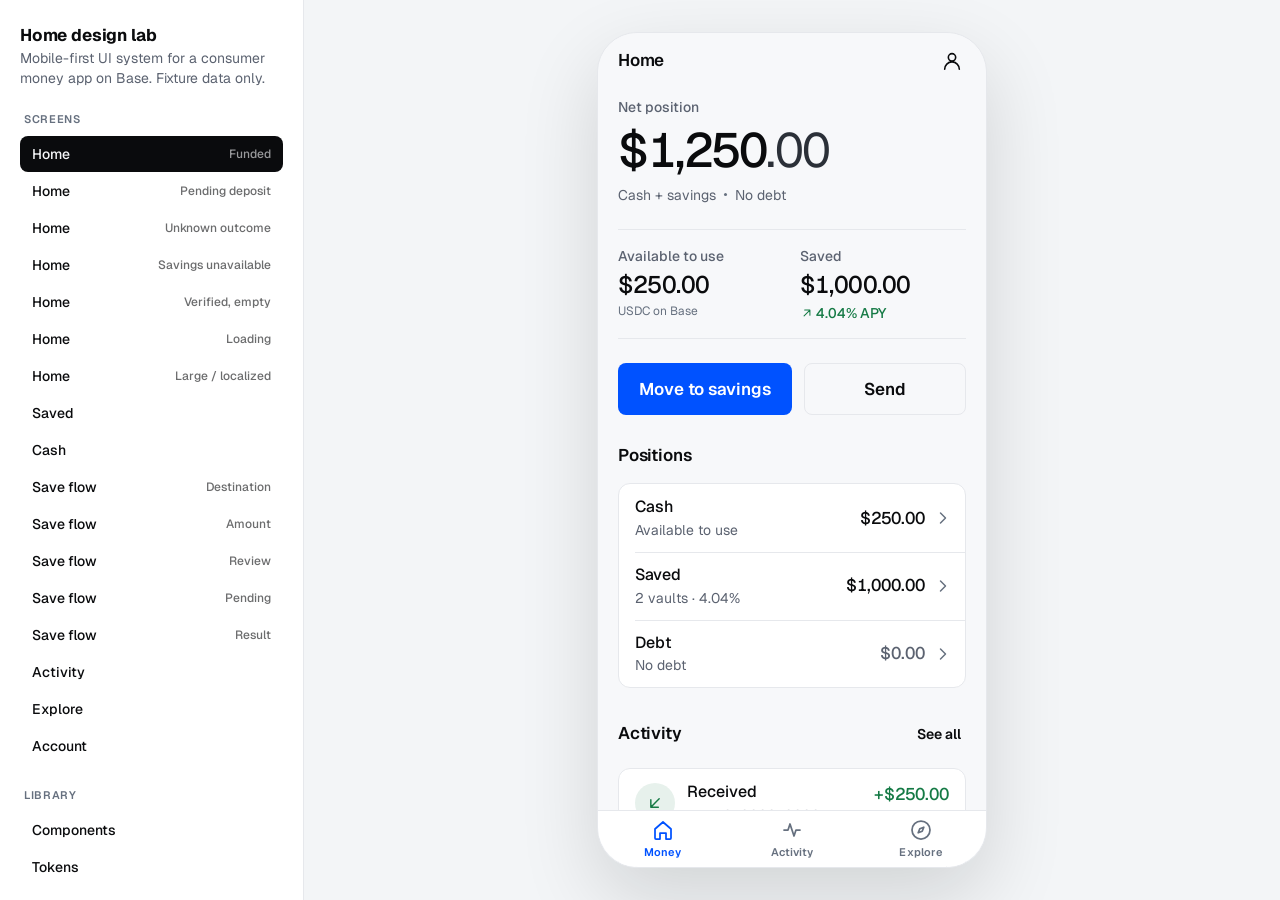
==== home/index.html @ e4374646 "Home design lab: mobile UI system, screens, skills, and workflow comparison Co-Authored-By: Claude F" ====
<!doctype html>
<html lang="en">
<head>
<meta charset="utf-8">
<meta name="viewport" content="width=device-width, initial-scale=1, viewport-fit=cover">
<title>Home Design Lab</title>
<meta name="description" content="Mobile-first UI system and screens for a consumer money app on Base. Hand-designed on top of jessepollak/home Direction 1.">
<link rel="preconnect" href="https://fonts.googleapis.com">
<link rel="preconnect" href="https://fonts.gstatic.com" crossorigin>
<link rel="stylesheet" href="https://fonts.googleapis.com/css2?family=Geist:wght@400;500;600;700&family=Geist+Mono:wght@400;500&display=swap">
<link rel="stylesheet" href="tokens.css">
<link rel="stylesheet" href="system.css">
<link rel="stylesheet" href="lab.css">
<style>
  :root { --h-safe-bottom: env(safe-area-inset-bottom, 0px); }
  #screen { display: contents; }
</style>
</head>
<body>
<div class="lab">
  <aside class="lab-side" id="side" aria-label="Design lab"></aside>
  <main class="lab-stage">
    <div class="lab-frame">
      <div class="lab-bar" id="lab-bar">
        <span class="lab-bar-name" id="lab-bar-name">Home design lab</span>
        <button type="button" data-action="lab-menu">Screens<span aria-hidden="true">▾</span></button>
      </div>
      <div class="h-app" id="app">
        <div id="screen"></div>
        <div id="tabbar" hidden></div>
        <div class="h-sheet-root" id="sheet-root"></div>
        <div class="h-toast-root" id="toast-root"></div>
      </div>
    </div>
  </main>
</div>
<script type="module" src="lab.js"></script>
</body>
</html>
---- home/tokens.css ----
/* ==========================================================================
   Home UI foundation — tokens
   Extends jessepollak/home Direction 1 (locked 2026-09-08). Values that
   already exist upstream keep their upstream hex. Everything else is new.

   Naming: --h-<role>. Semantic first (ink, canvas, panel), never raw hue names,
   so a screen never knows whether it is in light or dark.
   ========================================================================== */

:root {
  color-scheme: light;

  /* Ground and ink — upstream values */
  --h-canvas:        #f7f8fa;   /* page behind panels */
  --h-panel:         #ffffff;   /* white panels on canvas */
  --h-ink:           #0a0b0d;   /* near-ink, never pure black */
  --h-muted:         #5b6270;   /* secondary copy */
  --h-hairline:      #e6e8ec;   /* 1px rules */

  /* New neutrals, cool-biased toward Base blue so greys read chosen */
  --h-ink-soft:      #2b3038;   /* headings that should not shout */
  --h-quiet:         #66707f;   /* tertiary: timestamps, helper. 4.7:1 on canvas */
  --h-well:          #eef0f3;   /* inset surface: numpad keys, chips, skeleton */
  --h-well-press:    #e2e5ea;   /* the same, pressed */
  --h-scrim:         rgba(10, 11, 13, 0.44);
  --h-outline-fill:  transparent;              /* outline buttons get a body in dark */

  /* Accent — the single primary action colour. Nothing else is blue. */
  --h-blue:          #0052ff;
  --h-blue-press:    #0046d9;
  --h-blue-ink:      #ffffff;
  --h-blue-tint:     rgba(0, 82, 255, 0.08);   /* selected rows, chart fill only */

  /* Semantic. Separate from accent; never decorative. */
  --h-gain:          #157a45;   /* percent up, confirmed */
  --h-gain-tint:     rgba(21, 122, 69, 0.10);
  --h-loss:          #c2313d;   /* percent down, failed */
  --h-loss-tint:     rgba(194, 49, 61, 0.10);
  --h-attention:     #9a5b00;   /* pending, needs attention */
  --h-attention-tint:rgba(154, 91, 0, 0.10);

  /* Focus ring — ink, not blue, so it stays legible on the blue button */
  --h-focus:         var(--h-ink);

  /* Type */
  --h-font:          "Geist", -apple-system, BlinkMacSystemFont, "Segoe UI", Roboto, "Helvetica Neue", Arial, sans-serif;
  --h-font-mono:     "Geist Mono", ui-monospace, "SF Mono", Menlo, Consolas, monospace;

  /* Type ramp (size / line-height / tracking). rem so Dynamic Type scales it. */
  --h-t-balance:     3rem;      --h-l-balance:  1.08;   --h-k-balance:  -0.03em;
  --h-t-balance-lg:  2.125rem;  --h-l-balance-lg: 1.15; /* long or localized amounts */
  --h-t-title-lg:    1.75rem;   --h-l-title-lg: 1.2;    --h-k-title-lg: -0.02em;
  --h-t-title:       1.25rem;   --h-l-title:    1.3;    --h-k-title:    -0.015em;
  --h-t-headline:    1.0625rem; --h-l-headline: 1.4;    --h-k-headline: -0.01em;
  --h-t-body:        1rem;      --h-l-body:     1.5;
  --h-t-secondary:   0.875rem;  --h-l-secondary:1.43;
  --h-t-caption:     0.75rem;   --h-l-caption:  1.33;
  --h-t-label:       0.6875rem; --h-l-label:    1.45;   --h-k-label:    0.06em;
  --h-t-amount:      1.0625rem; /* row amounts, tabular */
  --h-t-amount-lg:   1.5rem;    /* peer amounts under the balance */

  /* Space — 4pt scale */
  --h-s-1: 0.25rem;  --h-s-2: 0.5rem;   --h-s-3: 0.75rem;  --h-s-4: 1rem;
  --h-s-5: 1.25rem;  --h-s-6: 1.5rem;   --h-s-8: 2rem;     --h-s-10: 2.5rem;
  --h-s-12: 3rem;
  --h-gutter: 1.25rem;          /* screen side gutter, 20px */

  /* Shape — upstream 8 / 12, plus a sheet radius */
  --h-r-control: 8px;
  --h-r-panel:   12px;
  --h-r-sheet:   20px;
  --h-r-pill:    999px;

  /* Hit targets — HIG minimum 44, comfortable 48, primary 52 */
  --h-hit:        2.75rem;
  --h-hit-lg:     3rem;
  --h-hit-cta:    3.25rem;
  --h-row:        3.5rem;       /* list row minimum, 56 */
  --h-tabbar:     3.5rem;

  /* Motion — upstream limits: tab ≤180, chip ≤120, press 100–160 */
  --h-ease:        cubic-bezier(0.2, 0, 0, 1);     /* out, optical */
  --h-ease-in:     cubic-bezier(0.4, 0, 1, 1);
  --h-d-press:     120ms;
  --h-d-chip:      120ms;
  --h-d-tab:       160ms;
  --h-d-sheet:     220ms;
  --h-d-fade:      140ms;

  /* Only elevation in the system: the sheet over its scrim. Panels get none. */
  --h-shadow-sheet: 0 -1px 0 var(--h-hairline);
}

@media (prefers-color-scheme: dark) {
  :root:not([data-theme="light"]) {
    color-scheme: dark;
    --h-canvas:        #0b0c0f;
    --h-panel:         #1a1d23;
    --h-ink:           #f2f4f7;
    --h-muted:         #9aa3b2;
    --h-hairline:      #2f343c;
    --h-ink-soft:      #d6dae1;
    --h-quiet:         #828b99;
    --h-well:          #1d2026;
    --h-well-press:    #272b32;
    --h-scrim:         rgba(0, 0, 0, 0.6);
    --h-outline-fill:  var(--h-well);
    --h-blue:          #2f6bff;   /* lifted for contrast on dark ground */
    --h-blue-press:    #4a7dff;
    --h-blue-ink:      #ffffff;
    --h-blue-tint:     rgba(47, 107, 255, 0.16);
    --h-gain:          #3fbf7a;
    --h-gain-tint:     rgba(63, 191, 122, 0.14);
    --h-loss:          #ff6b74;
    --h-loss-tint:     rgba(255, 107, 116, 0.14);
    --h-attention:     #e8a23c;
    --h-attention-tint:rgba(232, 162, 60, 0.14);
    --h-focus:         var(--h-ink);
  }
}

:root[data-theme="dark"] {
  color-scheme: dark;
  --h-canvas:        #0b0c0f;
  --h-panel:         #1a1d23;
  --h-ink:           #f2f4f7;
  --h-muted:         #9aa3b2;
  --h-hairline:      #2f343c;
  --h-ink-soft:      #d6dae1;
  --h-quiet:         #828b99;
  --h-well:          #1d2026;
  --h-well-press:    #272b32;
  --h-scrim:         rgba(0, 0, 0, 0.6);
  --h-outline-fill:  var(--h-well);
  --h-blue:          #2f6bff;
  --h-blue-press:    #4a7dff;
  --h-blue-ink:      #ffffff;
  --h-blue-tint:     rgba(47, 107, 255, 0.16);
  --h-gain:          #3fbf7a;
  --h-gain-tint:     rgba(63, 191, 122, 0.14);
  --h-loss:          #ff6b74;
  --h-loss-tint:     rgba(255, 107, 116, 0.14);
  --h-attention:     #e8a23c;
  --h-attention-tint:rgba(232, 162, 60, 0.14);
  --h-focus:         var(--h-ink);
}

/* Reduced motion: spatial motion off, short opacity kept where it explains state. */
@media (prefers-reduced-motion: reduce) {
  :root {
    --h-d-press: 0ms;
    --h-d-chip:  0ms;
    --h-d-tab:   0ms;
    --h-d-sheet: 0ms;
  }
}
:root[data-motion="reduce"] {
  --h-d-press: 0ms;
  --h-d-chip:  0ms;
  --h-d-tab:   0ms;
  --h-d-sheet: 0ms;
}
---- home/system.css ----
/* ==========================================================================
   Home UI system — components
   Every class is `h-<component>`; variants and states are data attributes so
   they port cleanly to shadcn `variant` props and to `data-slot` / `data-part`
   selectors upstream. No hex here: everything reads a token from tokens.css.
   ========================================================================== */

*, *::before, *::after { box-sizing: border-box; }

/* ---------- Shell ------------------------------------------------------- */

.h-app {
  position: relative;
  display: flex;
  flex-direction: column;
  height: 100%;
  overflow: hidden;
  background: var(--h-canvas);
  color: var(--h-ink);
  font-family: var(--h-font);
  font-size: var(--h-t-body);
  line-height: var(--h-l-body);
  -webkit-font-smoothing: antialiased;
  text-rendering: optimizeLegibility;
  font-feature-settings: "ss01", "cv11";
}
.h-app :focus-visible {
  outline: 2px solid var(--h-focus);
  outline-offset: 2px;
  border-radius: var(--h-r-control);
}
/* :where() keeps these resets at zero specificity so component classes win. */
:where(.h-app) button, :where(.h-app) input {
  font: inherit;
  color: inherit;
  letter-spacing: inherit;
}
:where(.h-app) button { cursor: pointer; }
:where(.h-app) a { color: inherit; }
:where(.h-app) h1, :where(.h-app) h2, :where(.h-app) h3, :where(.h-app) p, :where(.h-app) ul, :where(.h-app) ol { margin: 0; }
:where(.h-app) ul, :where(.h-app) ol { padding: 0; list-style: none; }
:where(.h-app) svg { display: block; flex: none; }
.h-app [hidden] { display: none !important; }

/* Numbers: aligned everywhere they can line up */
.h-num { font-variant-numeric: tabular-nums lining-nums; }
.h-mono { font-family: var(--h-font-mono); font-size: 0.9em; }

/* ---------- Top bar ----------------------------------------------------- */

.h-topbar {
  display: grid;
  grid-template-columns: var(--h-hit) 1fr var(--h-hit);
  align-items: center;
  min-height: 3.5rem;
  padding-inline: calc(var(--h-gutter) - 0.5rem);
  flex: none;
}
.h-topbar-title {
  grid-column: 2;
  text-align: center;
  font-size: var(--h-t-headline);
  line-height: var(--h-l-headline);
  letter-spacing: var(--h-k-headline);
  font-weight: 600;
}
.h-topbar-lead  { grid-column: 1; }
.h-topbar-trail { grid-column: 3; justify-self: end; }

/* Large-title root screens (HIG): the bar carries only actions, the title
   sits in the scroll area so it can breathe. */
.h-large-title {
  font-size: var(--h-t-title-lg);
  line-height: var(--h-l-title-lg);
  letter-spacing: var(--h-k-title-lg);
  font-weight: 600;
  text-wrap: balance;
}
/* Large-title row: title left, the screen's one icon action right, on the same baseline. */
.h-title-row {
  display: flex; align-items: center; justify-content: space-between; gap: var(--h-s-3);
  padding-block: var(--h-s-2) var(--h-s-2);
  margin-inline-end: calc(var(--h-s-2) * -1);
}

/* ---------- Scroll view ------------------------------------------------- */

.h-view {
  flex: 1 1 auto;
  min-height: 0;
  overflow-y: auto;
  overscroll-behavior: contain;
  -webkit-overflow-scrolling: touch;
  padding-inline: var(--h-gutter);
  padding-bottom: calc(var(--h-tabbar) + var(--h-s-8));
  scroll-behavior: auto;
}
.h-view[data-tabbar="none"] { padding-bottom: var(--h-s-8); }
.h-stack { display: flex; flex-direction: column; gap: var(--h-s-6); }
.h-stack[data-gap="tight"] { gap: var(--h-s-3); }
.h-stack[data-gap="loose"] { gap: var(--h-s-8); }

/* ---------- Type roles -------------------------------------------------- */

.h-label {
  font-size: var(--h-t-secondary);
  line-height: var(--h-l-secondary);
  color: var(--h-muted);
  font-weight: 500;
}
.h-caption {
  font-size: var(--h-t-caption);
  line-height: var(--h-l-caption);
  color: var(--h-quiet);
}
.h-eyebrow {
  font-size: var(--h-t-label);
  line-height: var(--h-l-label);
  letter-spacing: var(--h-k-label);
  text-transform: uppercase;
  color: var(--h-quiet);
  font-weight: 600;
}
.h-title {
  font-size: var(--h-t-title);
  line-height: var(--h-l-title);
  letter-spacing: var(--h-k-title);
  font-weight: 600;
  text-wrap: balance;
}
.h-headline {
  font-size: var(--h-t-headline);
  line-height: var(--h-l-headline);
  letter-spacing: var(--h-k-headline);
  font-weight: 600;
}
.h-body { font-size: var(--h-t-body); line-height: var(--h-l-body); }
.h-secondary {
  font-size: var(--h-t-secondary);
  line-height: var(--h-l-secondary);
  color: var(--h-muted);
}
.h-muted { color: var(--h-muted); }
.h-quiet { color: var(--h-quiet); }
.h-gain  { color: var(--h-gain); }
.h-loss  { color: var(--h-loss); }
.h-attention { color: var(--h-attention); }

/* ---------- Balance hero ------------------------------------------------ */

.h-hero {
  padding-block: var(--h-s-2) 0;
  display: flex;
  flex-direction: column;
  gap: var(--h-s-2);
}
.h-hero-amount {
  font-size: var(--h-t-balance);
  line-height: var(--h-l-balance);
  letter-spacing: var(--h-k-balance);
  font-weight: 500;
  font-variant-numeric: tabular-nums lining-nums;
  overflow-wrap: anywhere;
}
.h-hero-amount[data-size="long"] {
  font-size: var(--h-t-balance-lg);
  line-height: var(--h-l-balance-lg);
  letter-spacing: -0.02em;
}
.h-hero-amount .h-cents { font-weight: 400; color: var(--h-ink-soft); }
.h-hero-meta {
  display: flex;
  align-items: center;
  gap: var(--h-s-2);
  flex-wrap: wrap;
  font-size: var(--h-t-secondary);
  line-height: var(--h-l-secondary);
  color: var(--h-muted);
}
.h-hero-meta .h-dot {
  width: 3px; height: 3px; border-radius: 50%;
  background: var(--h-quiet);
}

/* Peers: the two figures that explain the balance */
.h-peers {
  display: grid;
  grid-template-columns: 1fr 1fr;
  gap: var(--h-s-4);
  padding-block: var(--h-s-4);
  border-top: 1px solid var(--h-hairline);
  border-bottom: 1px solid var(--h-hairline);
}
.h-peer { display: flex; flex-direction: column; gap: var(--h-s-1); min-width: 0; }
.h-peer-amount {
  font-size: var(--h-t-amount-lg);
  line-height: 1.25;
  letter-spacing: -0.02em;
  font-weight: 500;
  font-variant-numeric: tabular-nums lining-nums;
  overflow-wrap: anywhere;
}
.h-peer-amount[data-size="long"] { font-size: var(--h-t-headline); }
.h-peer-meta {
  font-size: var(--h-t-caption);
  line-height: var(--h-l-caption);
  color: var(--h-quiet);
  display: flex; gap: var(--h-s-1); align-items: center;
}

/* ---------- Buttons ----------------------------------------------------- */

.h-btn {
  --btn-h: var(--h-hit-lg);
  --btn-bg: var(--h-well);
  --btn-bg-press: var(--h-well-press);
  --btn-ink: var(--h-ink);
  --btn-border: transparent;
  display: inline-flex;
  align-items: center;
  justify-content: center;
  gap: var(--h-s-2);
  min-height: var(--btn-h);
  padding-inline: var(--h-s-5);
  border: 1px solid var(--btn-border);
  border-radius: var(--h-r-control);
  background: var(--btn-bg);
  color: var(--btn-ink);
  font-size: var(--h-t-body);
  font-weight: 600;
  letter-spacing: -0.005em;
  line-height: 1.2;
  white-space: nowrap;
  user-select: none;
  -webkit-tap-highlight-color: transparent;
  transition: background-color var(--h-d-press) var(--h-ease),
              transform var(--h-d-press) var(--h-ease),
              opacity var(--h-d-fade) var(--h-ease);
}
.h-btn:active { background: var(--btn-bg-press); transform: scale(0.985); }
.h-btn[data-variant="primary"] {
  --btn-bg: var(--h-blue);
  --btn-bg-press: var(--h-blue-press);
  --btn-ink: var(--h-blue-ink);
}
.h-btn[data-variant="outline"] {
  --btn-bg: var(--h-outline-fill);
  --btn-bg-press: var(--h-well);
  --btn-border: var(--h-hairline);
}
.h-btn[data-variant="quiet"] {
  --btn-bg: transparent;
  --btn-bg-press: var(--h-well);
}
.h-btn[data-variant="destructive"] {
  --btn-bg: var(--h-loss-tint);
  --btn-bg-press: var(--h-loss-tint);
  --btn-ink: var(--h-loss);
}
.h-btn[data-variant="inverse"] {
  --btn-bg: var(--h-ink);
  --btn-bg-press: var(--h-ink-soft);
  --btn-ink: var(--h-canvas);
}
.h-btn[data-size="cta"]   { --btn-h: var(--h-hit-cta); font-size: var(--h-t-headline); }
.h-btn[data-size="sm"]    { --btn-h: var(--h-hit); padding-inline: var(--h-s-3); font-size: var(--h-t-secondary); } /* 44 tall: the hit target is the size */
.h-btn[data-size="inline"]{ --btn-h: 1.75rem; padding-inline: var(--h-s-2); font-size: var(--h-t-secondary); border-radius: 6px; }
.h-btn[data-block] { width: 100%; }
.h-btn[disabled], .h-btn[aria-disabled="true"] { opacity: 0.4; pointer-events: none; }
.h-btn[data-loading] { position: relative; color: transparent; pointer-events: none; }
.h-btn[data-loading]::after {
  content: ""; position: absolute; inset: 0; margin: auto;
  width: 1.125rem; height: 1.125rem; border-radius: 50%;
  border: 2px solid color-mix(in srgb, var(--btn-ink) 30%, transparent);
  border-top-color: var(--btn-ink);
  animation: h-spin 0.8s linear infinite;
}
@keyframes h-spin { to { transform: rotate(360deg); } }

.h-btn-row { display: grid; grid-auto-flow: column; grid-auto-columns: 1fr; gap: var(--h-s-3); }
.h-btn-stack { display: flex; flex-direction: column; gap: var(--h-s-3); }

.h-iconbtn {
  display: inline-grid; place-items: center;
  width: var(--h-hit); height: var(--h-hit);
  border: 0; border-radius: 50%;
  background: transparent; color: var(--h-ink);
  -webkit-tap-highlight-color: transparent;
  transition: background-color var(--h-d-press) var(--h-ease);
}
.h-iconbtn:active { background: var(--h-well); }
.h-iconbtn[data-tone="muted"] { color: var(--h-muted); }
.h-iconbtn[data-surface="well"] { background: var(--h-well); }
.h-iconbtn[data-surface="well"]:active { background: var(--h-well-press); }

/* ---------- Chips and segmented control -------------------------------- */

.h-chips { display: flex; gap: var(--h-s-2); flex-wrap: wrap; }
.h-chip {
  display: inline-flex; align-items: center; gap: var(--h-s-1);
  min-height: 2.25rem; padding-inline: var(--h-s-4);
  border: 1px solid transparent; border-radius: var(--h-r-pill);
  background: var(--h-well); color: var(--h-ink);
  font-size: var(--h-t-secondary); font-weight: 500;
  font-variant-numeric: tabular-nums;
  -webkit-tap-highlight-color: transparent;
  transition: background-color var(--h-d-chip) var(--h-ease), color var(--h-d-chip) var(--h-ease);
}
.h-chip:active { background: var(--h-well-press); }
.h-chip[aria-pressed="true"], .h-chip[data-selected] { background: var(--h-ink); color: var(--h-canvas); }

.h-seg {
  display: grid; grid-auto-flow: column; grid-auto-columns: 1fr;
  padding: 3px; gap: 2px;
  background: var(--h-well); border-radius: var(--h-r-control);
}
.h-seg > button {
  min-height: 2.25rem; border: 0; border-radius: 6px;
  background: transparent; color: var(--h-muted);
  font-size: var(--h-t-secondary); font-weight: 600;
  transition: background-color var(--h-d-tab) var(--h-ease), color var(--h-d-tab) var(--h-ease);
}
.h-seg > button[aria-selected="true"] {
  background: var(--h-panel); color: var(--h-ink);
  box-shadow: 0 0 0 1px var(--h-hairline);
}

/* ---------- Status pill and delta -------------------------------------- */

.h-pill {
  display: inline-flex; align-items: center; gap: 0.375rem;
  min-height: 1.5rem; padding-inline: var(--h-s-2);
  border-radius: var(--h-r-pill);
  font-size: var(--h-t-caption); font-weight: 600; line-height: 1;
  background: var(--h-well); color: var(--h-muted);
}
.h-pill::before { content: ""; width: 6px; height: 6px; border-radius: 50%; background: currentColor; }
.h-pill[data-tone="gain"]      { background: var(--h-gain-tint); color: var(--h-gain); }
.h-pill[data-tone="loss"]      { background: var(--h-loss-tint); color: var(--h-loss); }
.h-pill[data-tone="attention"] { background: var(--h-attention-tint); color: var(--h-attention); }
.h-pill[data-dot="none"]::before { display: none; }

.h-delta {
  display: inline-flex; align-items: center; gap: 2px;
  font-size: var(--h-t-secondary); font-weight: 500;
  font-variant-numeric: tabular-nums;
}
.h-delta[data-dir="up"]   { color: var(--h-gain); }
.h-delta[data-dir="down"] { color: var(--h-loss); }
.h-delta[data-dir="flat"] { color: var(--h-quiet); }

/* ---------- Panels and section heads ----------------------------------- */

.h-panel {
  background: var(--h-panel);
  border: 1px solid var(--h-hairline);
  border-radius: var(--h-r-panel);
}
.h-panel[data-inset] { padding: var(--h-s-4); }
.h-panel[data-tone="attention"] { border-color: color-mix(in srgb, var(--h-attention) 35%, var(--h-hairline)); }
.h-panel[data-tone="loss"]      { border-color: color-mix(in srgb, var(--h-loss) 35%, var(--h-hairline)); }

.h-section-head {
  display: flex; align-items: center; justify-content: space-between; gap: var(--h-s-3);
  padding-bottom: var(--h-s-3);
  min-height: var(--h-hit);
}
.h-section-head .h-btn { margin-inline-end: calc(var(--h-s-2) * -1); }

/* ---------- Rows (list items) ------------------------------------------ */

.h-rows { display: flex; flex-direction: column; }
.h-rows > * + * { border-top: 1px solid var(--h-hairline); }
.h-panel > .h-rows > * + *,
.h-rows[data-inset="media"] > * + * {
  border-top: 0;
  position: relative;
}
.h-panel > .h-rows > * + *::before,
.h-rows[data-inset="media"] > * + *::before {
  content: ""; position: absolute; top: 0; right: 0;
  left: calc(var(--h-s-4) + 2.5rem + var(--h-s-3));
  border-top: 1px solid var(--h-hairline);
}
.h-panel > .h-rows[data-media="none"] > * + *::before { left: var(--h-s-4); }

.h-row {
  display: grid;
  grid-template-columns: auto 1fr auto;
  align-items: center;
  gap: var(--h-s-3);
  width: 100%;
  min-height: var(--h-row);
  padding-block: var(--h-s-3);
  padding-inline: 0;
  border: 0; background: transparent; text-align: left;
  color: inherit;
  -webkit-tap-highlight-color: transparent;
  transition: background-color var(--h-d-press) var(--h-ease);
}
.h-panel > .h-rows > .h-row { padding-inline: var(--h-s-4); }
.h-panel > .h-rows > .h-row:first-child { border-radius: var(--h-r-panel) var(--h-r-panel) 0 0; }
.h-panel > .h-rows > .h-row:last-child  { border-radius: 0 0 var(--h-r-panel) var(--h-r-panel); }
.h-panel > .h-rows > .h-row:only-child  { border-radius: var(--h-r-panel); }
button.h-row:active, a.h-row:active { background: var(--h-well); }
.h-row[data-media="none"] { grid-template-columns: 1fr auto; }
.h-panel > .h-rows[data-media="none"] > * + *::before { left: var(--h-s-4); }

.h-row-media {
  display: grid; place-items: center;
  width: 2.5rem; height: 2.5rem; border-radius: 50%;
  background: var(--h-well); color: var(--h-muted);
  font-weight: 600; font-size: var(--h-t-secondary);
}
.h-row-media[data-size="sm"] { width: 2rem; height: 2rem; }
.h-row-media[data-tone="gain"]      { background: var(--h-gain-tint); color: var(--h-gain); }
.h-row-media[data-tone="loss"]      { background: var(--h-loss-tint); color: var(--h-loss); }
.h-row-media[data-tone="attention"] { background: var(--h-attention-tint); color: var(--h-attention); }
.h-row-media[data-tone="ink"]       { background: var(--h-ink); color: var(--h-canvas); }
.h-row-media[data-shape="square"]   { border-radius: var(--h-r-control); }

.h-row-body { min-width: 0; display: flex; flex-direction: column; gap: 2px; }
.h-row-title {
  font-size: var(--h-t-body); font-weight: 500; line-height: 1.35;
  color: var(--h-ink);
  overflow: hidden; text-overflow: ellipsis; white-space: nowrap;
}
.h-row-title[data-lines="2"] {
  white-space: normal; display: -webkit-box; -webkit-line-clamp: 2; -webkit-box-orient: vertical;
}
.h-row-desc {
  font-size: var(--h-t-secondary); line-height: var(--h-l-secondary);
  color: var(--h-muted);
  overflow: hidden; display: -webkit-box; -webkit-line-clamp: 2; -webkit-box-orient: vertical;
  overflow-wrap: anywhere;
}
.h-row-trail {
  display: flex; align-items: center; gap: var(--h-s-2);
  text-align: right;
}
.h-row-amount {
  display: flex; flex-direction: column; align-items: flex-end; gap: 2px;
  font-size: var(--h-t-amount); font-weight: 500; line-height: 1.35;
  font-variant-numeric: tabular-nums lining-nums;
  max-width: 16ch; overflow-wrap: anywhere;
}
.h-row-amount small {
  font-size: var(--h-t-caption); line-height: var(--h-l-caption); font-weight: 400;
  color: var(--h-quiet);
}
.h-row-amount[data-tone="gain"] > span:first-child { color: var(--h-gain); }
.h-row-amount[data-tone="muted"] > span:first-child { color: var(--h-muted); }
.h-row-chevron { color: var(--h-quiet); margin-inline-end: calc(var(--h-s-1) * -1); }

/* ---------- Facts (label / value pairs) -------------------------------- */

.h-facts { display: flex; flex-direction: column; }
.h-facts > * + * { border-top: 1px solid var(--h-hairline); }
.h-fact {
  display: flex; justify-content: space-between; align-items: baseline; gap: var(--h-s-4);
  min-height: 2.75rem; padding-block: var(--h-s-3);
}
.h-fact dt { color: var(--h-muted); font-size: var(--h-t-secondary); flex: none; }
.h-fact dd {
  margin: 0; text-align: right; font-weight: 500;
  font-variant-numeric: tabular-nums lining-nums;
  overflow-wrap: anywhere; min-width: 0;
}
.h-fact[data-emphasis] dd { font-size: var(--h-t-headline); }
.h-fact dd .h-caption { display: block; font-weight: 400; }

/* ---------- Banner (one pending or attention notice) ------------------- */

.h-banner {
  display: grid; grid-template-columns: auto 1fr auto; align-items: center; gap: var(--h-s-3);
  padding: var(--h-s-3) var(--h-s-4);
}
.h-banner-body { min-width: 0; display: flex; flex-direction: column; gap: 1px; }
.h-banner-title { font-size: var(--h-t-secondary); font-weight: 600; }
.h-banner-desc { font-size: var(--h-t-secondary); color: var(--h-muted); }

/* ---------- Skeleton ---------------------------------------------------- */

.h-skeleton {
  display: block; background: var(--h-well); border-radius: 6px;
  height: 1em; width: 8ch;
  animation: h-pulse 1.6s var(--h-ease) infinite;
}
.h-skeleton[data-shape="circle"] { border-radius: 50%; width: 2.5rem; height: 2.5rem; }
@keyframes h-pulse { 0%, 100% { opacity: 1; } 50% { opacity: 0.55; } }
@media (prefers-reduced-motion: reduce) { .h-skeleton { animation: none; } }
:root[data-motion="reduce"] .h-skeleton { animation: none; }

/* ---------- Empty state ------------------------------------------------- */

.h-empty {
  display: flex; flex-direction: column; align-items: center; text-align: center;
  gap: var(--h-s-3); padding: var(--h-s-8) var(--h-s-4);
}
.h-empty-mark {
  display: grid; place-items: center;
  width: 3.5rem; height: 3.5rem; border-radius: 50%;
  background: var(--h-well); color: var(--h-muted);
}
.h-empty p { color: var(--h-muted); max-width: 28ch; text-wrap: pretty; }

/* ---------- Tab bar ----------------------------------------------------- */

.h-tabbar {
  position: absolute; left: 0; right: 0; bottom: 0;
  display: grid; grid-auto-flow: column; grid-auto-columns: 1fr;
  min-height: var(--h-tabbar);
  padding-bottom: var(--h-safe-bottom, 0px);
  background: var(--h-panel);
  border-top: 1px solid var(--h-hairline);
}
.h-tab {
  display: flex; flex-direction: column; align-items: center; justify-content: center; gap: 2px;
  min-height: var(--h-tabbar);
  border: 0; background: transparent;
  color: var(--h-quiet);
  font-size: var(--h-t-label); font-weight: 600; letter-spacing: 0.01em;
  -webkit-tap-highlight-color: transparent;
  transition: color var(--h-d-tab) var(--h-ease);
}
.h-tab[aria-current="page"] { color: var(--h-blue); }
.h-tab:active { color: var(--h-ink); }

/* ---------- Sheet ------------------------------------------------------- */

.h-sheet-root { position: absolute; inset: 0; z-index: 30; pointer-events: none; }
.h-sheet-root[data-open] { pointer-events: auto; }
.h-scrim {
  position: absolute; inset: 0; background: var(--h-scrim);
  opacity: 0; transition: opacity var(--h-d-sheet) var(--h-ease);
}
.h-sheet-root[data-open] .h-scrim { opacity: 1; }
.h-sheet {
  position: absolute; left: 0; right: 0; bottom: 0;
  max-height: calc(100% - var(--h-s-12));
  display: flex; flex-direction: column;
  background: var(--h-panel);
  border-radius: var(--h-r-sheet) var(--h-r-sheet) 0 0;
  box-shadow: var(--h-shadow-sheet);
  padding-bottom: var(--h-safe-bottom, 0px);
  transform: translateY(100%);
  transition: transform var(--h-d-sheet) var(--h-ease);
  will-change: transform;
}
.h-sheet-root[data-open] .h-sheet { transform: translateY(0); }
@media (prefers-reduced-motion: reduce) {
  .h-sheet { transform: none; opacity: 0; transition: opacity var(--h-d-fade) var(--h-ease); }
  .h-sheet-root[data-open] .h-sheet { opacity: 1; }
}
:root[data-motion="reduce"] .h-sheet { transform: none; opacity: 0; transition: opacity var(--h-d-fade) var(--h-ease); }
:root[data-motion="reduce"] .h-sheet-root[data-open] .h-sheet { opacity: 1; }
.h-grabber {
  width: 2.25rem; height: 5px; border-radius: 3px;
  background: var(--h-hairline); margin: var(--h-s-2) auto 0;
}
.h-sheet-head { padding: var(--h-s-3) var(--h-gutter) var(--h-s-2); display: flex; flex-direction: column; gap: var(--h-s-1); }
.h-sheet-body { padding: var(--h-s-2) var(--h-gutter) var(--h-s-4); overflow-y: auto; min-height: 0; }
.h-sheet-foot { padding: var(--h-s-2) var(--h-gutter) var(--h-s-4); display: flex; flex-direction: column; gap: var(--h-s-3); }

/* ---------- Toast ------------------------------------------------------- */

.h-toast-root {
  position: absolute; left: var(--h-gutter); right: var(--h-gutter);
  bottom: calc(var(--h-tabbar) + var(--h-s-4) + var(--h-safe-bottom, 0px));
  z-index: 40; display: flex; justify-content: center; pointer-events: none;
}
.h-toast {
  pointer-events: auto;
  display: inline-flex; align-items: center; gap: var(--h-s-2);
  padding: var(--h-s-3) var(--h-s-4);
  background: var(--h-ink); color: var(--h-canvas);
  border-radius: var(--h-r-control);
  font-size: var(--h-t-secondary); font-weight: 500;
  opacity: 0; transition: opacity var(--h-d-fade) var(--h-ease);
}
.h-toast[data-visible] { opacity: 1; }

/* ---------- Amount entry and numpad ------------------------------------ */

.h-amount-entry {
  display: flex; flex-direction: column; align-items: center; gap: var(--h-s-2);
  padding-block: var(--h-s-6) var(--h-s-4);
  text-align: center;
}
.h-amount-display {
  font-size: var(--h-t-balance); line-height: var(--h-l-balance); letter-spacing: var(--h-k-balance);
  font-weight: 500; font-variant-numeric: tabular-nums lining-nums;
  min-height: calc(var(--h-t-balance) * var(--h-l-balance));
  overflow-wrap: anywhere;
}
.h-amount-display[data-empty] { color: var(--h-quiet); }
.h-amount-display[data-size="long"] { font-size: var(--h-t-balance-lg); }
.h-amount-display[data-invalid] { color: var(--h-loss); }
.h-amount-help { font-size: var(--h-t-secondary); color: var(--h-muted); min-height: 1.5em; }
.h-amount-help[data-invalid] { color: var(--h-loss); }

.h-numpad {
  display: grid; grid-template-columns: repeat(3, 1fr); gap: var(--h-s-1);
  padding-block: var(--h-s-2);
}
.h-key {
  min-height: 3.5rem; border: 0; border-radius: var(--h-r-control);
  background: transparent; color: var(--h-ink);
  font-size: 1.5rem; font-weight: 500; font-variant-numeric: tabular-nums lining-nums;
  display: grid; place-items: center;
  -webkit-tap-highlight-color: transparent;
  transition: background-color var(--h-d-press) var(--h-ease);
}
.h-key:active { background: var(--h-well); }
.h-key[data-role="delete"] { color: var(--h-muted); }

/* ---------- Step rail --------------------------------------------------- */

.h-steps { display: flex; align-items: center; gap: var(--h-s-2); justify-content: center; }
.h-step {
  display: inline-flex; align-items: center; gap: 0.375rem;
  font-size: var(--h-t-caption); font-weight: 600; color: var(--h-quiet);
}
.h-step::before { content: ""; width: 6px; height: 6px; border-radius: 50%; background: var(--h-hairline); }
.h-step[data-state="current"] { color: var(--h-ink); }
.h-step[data-state="current"]::before { background: var(--h-ink); }
.h-step[data-state="done"] { color: var(--h-muted); }
.h-step[data-state="done"]::before { background: var(--h-gain); }
.h-step + .h-step { margin-inline-start: var(--h-s-2); }

/* ---------- Result ------------------------------------------------------ */

.h-result {
  display: flex; flex-direction: column; align-items: center; text-align: center;
  gap: var(--h-s-3); padding-block: var(--h-s-8) var(--h-s-6);
}
.h-result-mark {
  display: grid; place-items: center; width: 4rem; height: 4rem; border-radius: 50%;
  background: var(--h-well); color: var(--h-muted);
}
.h-result-mark[data-tone="gain"]      { background: var(--h-gain-tint); color: var(--h-gain); }
.h-result-mark[data-tone="loss"]      { background: var(--h-loss-tint); color: var(--h-loss); }
.h-result-mark[data-tone="attention"] { background: var(--h-attention-tint); color: var(--h-attention); }
.h-result p { color: var(--h-muted); max-width: 30ch; text-wrap: pretty; }

/* ---------- Inputs and switch ------------------------------------------ */

.h-field { display: flex; flex-direction: column; gap: var(--h-s-2); }
.h-input {
  min-height: var(--h-hit-lg); padding-inline: var(--h-s-4);
  border: 1px solid transparent; border-radius: var(--h-r-control);
  background: var(--h-well); color: var(--h-ink);
  width: 100%;
}
.h-input::placeholder { color: var(--h-quiet); }
.h-input[data-variant="code"] { font-family: var(--h-font-mono); letter-spacing: 0.08em; }
.h-input[aria-invalid="true"] { border-color: var(--h-loss); }
.h-field-error { font-size: var(--h-t-secondary); color: var(--h-loss); }

.h-switch {
  position: relative; width: 3.125rem; height: 1.875rem; flex: none;
  border: 0; border-radius: var(--h-r-pill);
  background: var(--h-well-press);
  transition: background-color var(--h-d-tab) var(--h-ease);
}
.h-switch::after {
  content: ""; position: absolute; top: 3px; left: 3px;
  width: 1.5rem; height: 1.5rem; border-radius: 50%;
  background: var(--h-panel);
  box-shadow: 0 1px 2px rgba(0,0,0,0.18);
  transition: transform var(--h-d-tab) var(--h-ease);
}
.h-switch[aria-checked="true"] { background: var(--h-ink); }
.h-switch[aria-checked="true"]::after { transform: translateX(1.25rem); }

/* ---------- Day groups (activity) -------------------------------------- */

.h-day { display: flex; flex-direction: column; gap: var(--h-s-2); }
.h-day-head {
  display: flex; justify-content: space-between; align-items: baseline;
  padding-inline: var(--h-s-1);
}

/* ---------- Utilities --------------------------------------------------- */

.h-visually-hidden {
  position: absolute !important; width: 1px; height: 1px; overflow: hidden;
  clip: rect(0 0 0 0); clip-path: inset(50%); white-space: nowrap;
}
.h-truncate { overflow: hidden; text-overflow: ellipsis; white-space: nowrap; }
.h-spacer { flex: 1; }
---- home/lab.css ----
/* Lab chrome: the review scaffolding around the app. Not part of the system. */

html, body { height: 100%; }
body {
  margin: 0;
  background: var(--h-canvas);
  color: var(--h-ink);
  font-family: var(--h-font);
  -webkit-font-smoothing: antialiased;
}
.lab { height: 100%; display: flex; flex-direction: column; }
.lab-side { display: none; }
.lab-stage { flex: 1; min-height: 0; display: flex; }
.lab-frame { flex: 1; min-height: 0; width: 100%; }
.lab-frame { display: flex; flex-direction: column; }
.lab-bar {
  flex: none; display: flex; align-items: center; justify-content: space-between; gap: var(--h-s-3);
  min-height: 2.5rem; padding-inline: var(--h-gutter) var(--h-s-3);
  background: var(--h-ink); color: var(--h-canvas);
  font-size: var(--h-t-caption); font-weight: 500;
}
.lab-bar-name { opacity: 0.8; overflow: hidden; text-overflow: ellipsis; white-space: nowrap; }
.lab-bar button {
  display: inline-flex; align-items: center; gap: 0.375rem;
  min-height: 2rem; padding-inline: var(--h-s-3);
  border: 0; border-radius: var(--h-r-pill);
  background: color-mix(in srgb, var(--h-canvas) 14%, transparent); color: var(--h-canvas);
  font: 600 var(--h-t-caption) var(--h-font);
}
.lab-bar button:active { background: color-mix(in srgb, var(--h-canvas) 26%, transparent); }
.lab-frame .h-app { flex: 1; min-height: 0; }

/* Sidebar (laptop) */
@media (min-width: 900px) {
  body { background: color-mix(in srgb, var(--h-canvas) 60%, var(--h-well)); }
  .lab { flex-direction: row; }
  .lab-side {
    display: flex; flex-direction: column; gap: var(--h-s-6);
    width: 19rem; flex: none; overflow-y: auto;
    padding: var(--h-s-6) var(--h-s-5);
    background: var(--h-panel); border-right: 1px solid var(--h-hairline);
  }
  .lab-stage { align-items: center; justify-content: center; padding: var(--h-s-8); overflow: auto; }
  .lab-frame {
    flex: none;
    width: var(--lab-w, 390px); height: min(844px, calc(100vh - 4rem));
    border: 1px solid var(--h-hairline); border-radius: 40px; overflow: hidden;
    background: var(--h-canvas);
    box-shadow: 0 30px 80px rgba(10, 11, 13, 0.14);
    position: relative;
  }
  .lab-frame .h-app { border-radius: 40px; }
  .lab-bar { display: none; }
}
.lab-brand { display: flex; flex-direction: column; gap: 2px; }
.lab-brand strong { font-size: var(--h-t-headline); letter-spacing: -0.01em; }
.lab-group { display: flex; flex-direction: column; gap: var(--h-s-2); }
.lab-group .h-eyebrow { padding-inline: var(--h-s-1); }
.lab-nav { display: flex; flex-direction: column; gap: 1px; }
.lab-nav button {
  display: flex; align-items: center; justify-content: space-between; gap: var(--h-s-2);
  min-height: 2.25rem; padding-inline: var(--h-s-3);
  border: 0; border-radius: var(--h-r-control); background: transparent;
  color: var(--h-ink); font: 500 var(--h-t-secondary) var(--h-font); text-align: left;
}
.lab-nav button:hover { background: var(--h-well); }
.lab-nav button[aria-current="true"] { background: var(--h-ink); color: var(--h-canvas); }
.lab-nav button small { color: inherit; opacity: 0.6; font-size: var(--h-t-caption); }
.lab-control { display: flex; flex-direction: column; gap: var(--h-s-1); }
.lab-control .h-label { font-size: var(--h-t-caption); }
.lab-foot { margin-top: auto; }

/* Gallery layout helpers (components / tokens screens) */
.g-block { display: flex; flex-direction: column; gap: var(--h-s-3); }
.g-block-head { display: flex; justify-content: space-between; align-items: baseline; gap: var(--h-s-3); padding-inline: var(--h-s-1); }
.g-three { display: grid; grid-template-columns: repeat(3, 1fr); gap: var(--h-s-2); }
.g-three .h-result { padding-block: var(--h-s-2); gap: var(--h-s-2); }
.g-three .h-result .h-title { font-size: var(--h-t-secondary); }
.g-three .h-result p { font-size: var(--h-t-caption); }
.g-three .h-result-mark { width: 3rem; height: 3rem; }
.g-swatches { display: grid; grid-template-columns: repeat(2, 1fr); gap: var(--h-s-3); }
.g-swatch { display: flex; align-items: center; gap: var(--h-s-3); }
.g-swatch-chip { width: 2.75rem; height: 2.75rem; border-radius: var(--h-r-control); border: 1px solid var(--h-hairline); flex: none; }
.g-swatch-meta { display: flex; flex-direction: column; min-width: 0; }
.g-type { display: flex; flex-direction: column; }
.g-type-row { display: flex; flex-direction: column; gap: var(--h-s-1); padding-block: var(--h-s-3); border-top: 1px solid var(--h-hairline); overflow-wrap: anywhere; }
.g-type-row:first-child { border-top: 0; }
.g-space { display: flex; flex-direction: column; gap: var(--h-s-2); }
.g-space-row { display: flex; align-items: center; gap: var(--h-s-3); }
.g-space-bar { height: 0.75rem; background: var(--h-blue-tint); border: 1px solid var(--h-blue); border-radius: 2px; }
.g-shapes, .g-hits { display: flex; gap: var(--h-s-3); flex-wrap: wrap; align-items: flex-end; }
.g-shape { width: 4.5rem; height: 3.5rem; background: var(--h-well); border: 1px solid var(--h-hairline); display: grid; place-items: center; }
.g-hit { background: var(--h-blue-tint); border: 1px dashed var(--h-blue); border-radius: var(--h-r-control); display: grid; place-items: center; }
.g-tabbar-demo { border: 1px solid var(--h-hairline); border-radius: var(--h-r-panel); overflow: hidden; }
.g-tabbar-demo .h-tabbar { border-top: 0; }
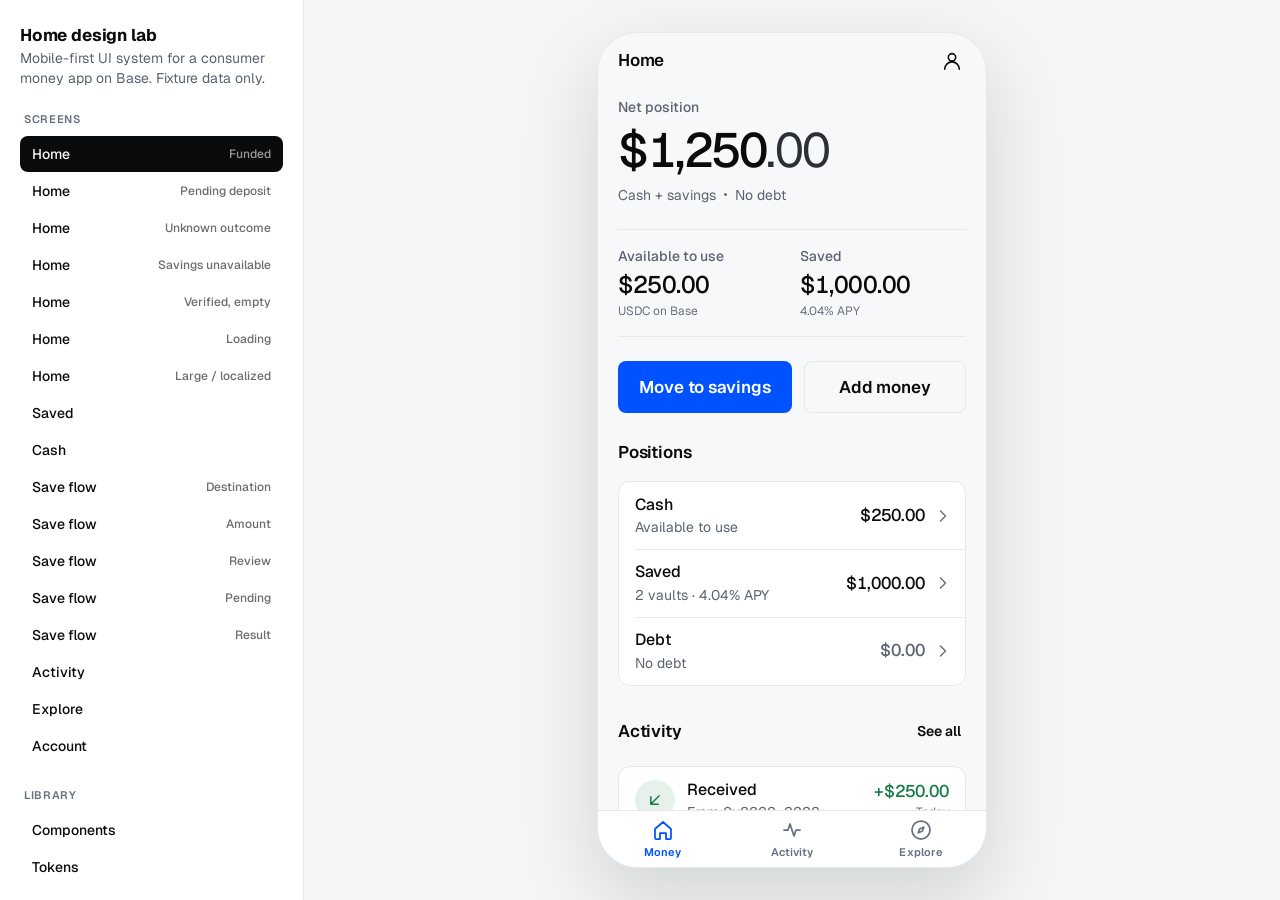
==== commit 7bce7107: "State provenance accurately: agent-built, not hand-designed Co-Authored-By: Claude Fable 5.1 <norepl" ====
--- a/home/index.html
+++ b/home/index.html
@@ -4,7 +4,7 @@
 <meta charset="utf-8">
 <meta name="viewport" content="width=device-width, initial-scale=1, viewport-fit=cover">
 <title>Home Design Lab</title>
-<meta name="description" content="Mobile-first UI system and screens for a consumer money app on Base. Hand-designed on top of jessepollak/home Direction 1.">
+<meta name="description" content="Mobile-first UI system and screens for a consumer money app on Base. Agent-built on top of jessepollak/home Direction 1.">
 <link rel="preconnect" href="https://fonts.googleapis.com">
 <link rel="preconnect" href="https://fonts.gstatic.com" crossorigin>
 <link rel="stylesheet" href="https://fonts.googleapis.com/css2?family=Geist:wght@400;500;600;700&family=Geist+Mono:wght@400;500&display=swap">
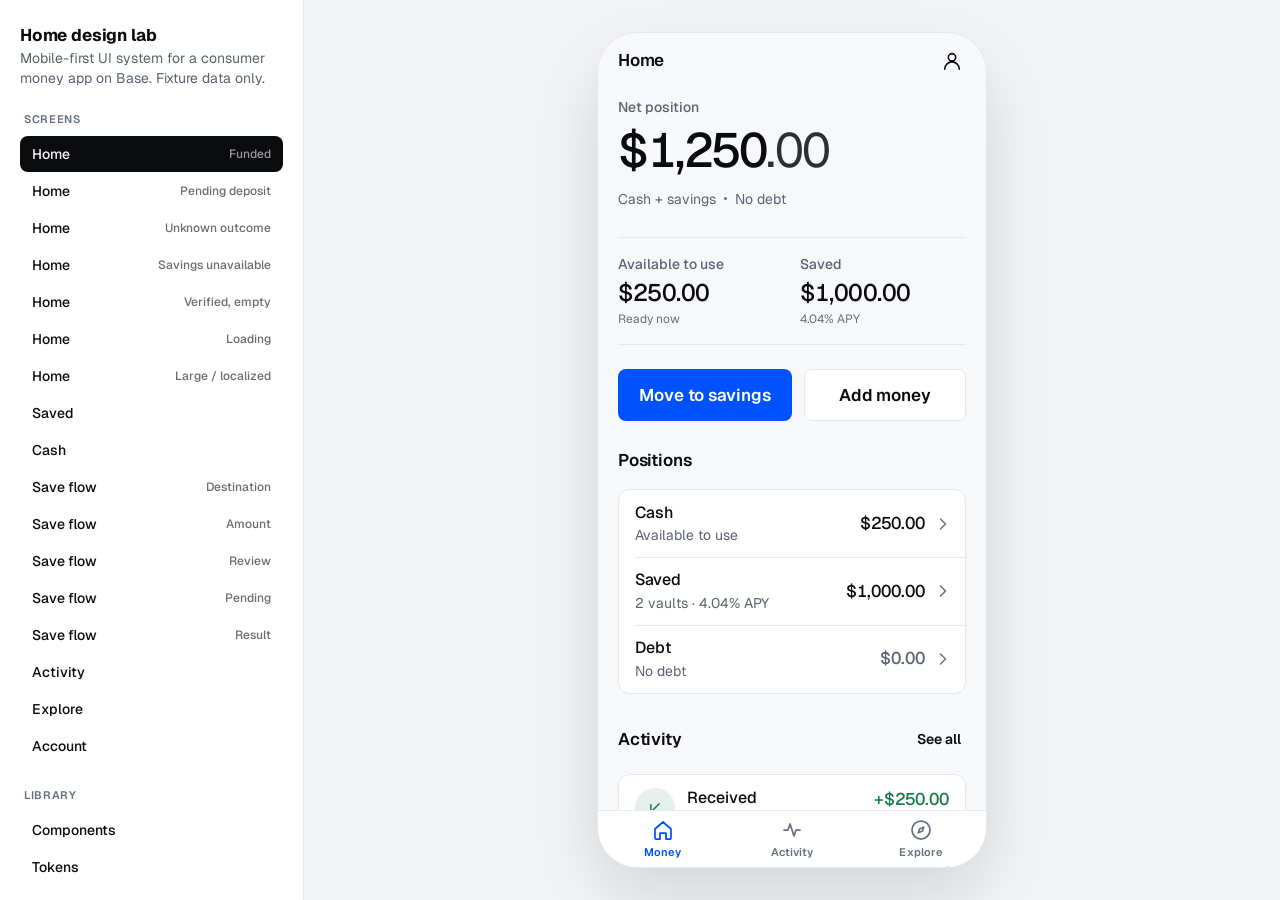
==== commit 8ce327e1: "Add the Expressive treatment and the loop-test results Co-Authored-By: Claude Fable 5.1 <noreply@ant" ====
--- a/home/index.html
+++ b/home/index.html
@@ -10,6 +10,7 @@
 <link rel="stylesheet" href="https://fonts.googleapis.com/css2?family=Geist:wght@400;500;600;700&family=Geist+Mono:wght@400;500&display=swap">
 <link rel="stylesheet" href="tokens.css">
 <link rel="stylesheet" href="system.css">
+<link rel="stylesheet" href="expressive.css">
 <link rel="stylesheet" href="lab.css">
 <style>
   :root { --h-safe-bottom: env(safe-area-inset-bottom, 0px); }
--- a/home/tokens.css
+++ b/home/tokens.css
@@ -23,7 +23,7 @@
   --h-well:          #eef0f3;   /* inset surface: numpad keys, chips, skeleton */
   --h-well-press:    #e2e5ea;   /* the same, pressed */
   --h-scrim:         rgba(10, 11, 13, 0.44);
-  --h-outline-fill:  transparent;              /* outline buttons get a body in dark */
+  --h-outline-fill:  var(--h-panel);           /* outline buttons: white on the light canvas, the well on dark */
 
   /* Accent — the single primary action colour. Nothing else is blue. */
   --h-blue:          #0052ff;
--- a/home/system.css
+++ b/home/system.css
@@ -173,6 +173,7 @@
   align-items: center;
   gap: var(--h-s-2);
   flex-wrap: wrap;
+  min-height: 1.75rem; /* the pending pill fits inside; nothing below moves between states */
   font-size: var(--h-t-secondary);
   line-height: var(--h-l-secondary);
   color: var(--h-muted);
--- a/home/expressive.css
+++ b/home/expressive.css
@@ -0,0 +1,177 @@
+/* ==========================================================================
+   Treatment 2 — Expressive
+   A theme-and-motion layer over the same tokens and components. Applies only
+   under .h-app[data-treatment="expressive"]. Deliberately loosens three
+   upstream rules, each named where it happens: (1) a soft glow behind the
+   hero, (2) layered depth on panels and a translucent tab dock, (3) motion
+   above the 180ms cap for screen transitions and the sheet. Everything else
+   stays on Direction 1 tokens. Reduced motion removes all of it.
+   ========================================================================== */
+
+.h-app[data-treatment="expressive"] {
+  --x-ease-spring: cubic-bezier(0.34, 1.4, 0.64, 1);
+  --x-ease-out:    cubic-bezier(0.2, 0.8, 0.2, 1);
+  --x-d-screen:    360ms;
+  --x-d-sheet:     420ms;
+  --x-d-press:     160ms;
+  --x-glow:        rgba(0, 82, 255, 0.10);
+  --x-panel-shadow: 0 1px 2px rgba(10, 11, 13, 0.04), 0 10px 30px -12px rgba(10, 11, 13, 0.14);
+  --x-dock-bg:     rgba(255, 255, 255, 0.72);
+  --x-dock-border: rgba(10, 11, 13, 0.08);
+  --x-cta-glow:    0 8px 24px -8px rgba(0, 82, 255, 0.55);
+  --h-r-control:   12px;
+  --h-r-panel:     18px;
+  --h-r-sheet:     28px;
+  font-feature-settings: "ss01", "cv11", "tnum";
+}
+@media (prefers-color-scheme: dark) {
+  :root:not([data-theme="light"]) .h-app[data-treatment="expressive"] {
+    --h-canvas: #06080d; --h-panel: #10141c; --h-hairline: #232a36; --h-well: #171c26; --h-well-press: #1f2532;
+    --x-glow: rgba(47, 107, 255, 0.22);
+    --x-panel-shadow: 0 1px 0 rgba(255, 255, 255, 0.04) inset, 0 12px 32px -14px rgba(0, 0, 0, 0.7);
+    --x-dock-bg: rgba(16, 20, 28, 0.72); --x-dock-border: rgba(255, 255, 255, 0.08);
+  }
+}
+:root[data-theme="dark"] .h-app[data-treatment="expressive"] {
+  --h-canvas: #06080d; --h-panel: #10141c; --h-hairline: #232a36; --h-well: #171c26; --h-well-press: #1f2532;
+  --x-glow: rgba(47, 107, 255, 0.22);
+  --x-panel-shadow: 0 1px 0 rgba(255, 255, 255, 0.04) inset, 0 12px 32px -14px rgba(0, 0, 0, 0.7);
+  --x-dock-bg: rgba(16, 20, 28, 0.72); --x-dock-border: rgba(255, 255, 255, 0.08);
+}
+
+/* ---------- Hero: bigger, lifted cents, a breath of colour behind it ---- */
+.h-app[data-treatment="expressive"] .h-view { position: relative; }
+.h-app[data-treatment="expressive"] .h-hero {
+  position: relative; padding-block: var(--h-s-4) var(--h-s-2); gap: var(--h-s-3);
+}
+.h-app[data-treatment="expressive"] .h-hero::before {
+  /* Loosened rule 1: upstream bans gradients. This is a single soft radial wash, not a fill. */
+  content: ""; position: absolute; inset: -6rem -8rem -2rem -8rem; z-index: -1; pointer-events: none;
+  background: radial-gradient(60% 55% at 30% 40%, var(--x-glow), transparent 70%);
+}
+.h-app[data-treatment="expressive"] .h-hero .h-label {
+  font-size: var(--h-t-label); letter-spacing: var(--h-k-label); text-transform: uppercase; font-weight: 700; color: var(--h-quiet);
+}
+.h-app[data-treatment="expressive"] .h-hero-amount {
+  font-size: 4rem; line-height: 1; letter-spacing: -0.045em; font-weight: 600;
+  display: inline-flex; align-items: flex-start; gap: 0.06em;
+  view-transition-name: balance;
+}
+.h-app[data-treatment="expressive"] .h-hero-amount[data-size="long"] { font-size: 2.5rem; }
+.h-app[data-treatment="expressive"] .h-hero-amount .h-cents {
+  font-size: 0.42em; font-weight: 500; color: var(--h-muted); line-height: 1; margin-top: 0.22em;
+}
+.h-app[data-treatment="expressive"] .h-hero-meta { font-weight: 500; }
+.h-app[data-treatment="expressive"] .h-peers { border: 0; padding-block: var(--h-s-2) var(--h-s-4); }
+.h-app[data-treatment="expressive"] .h-peer-amount { font-size: 1.625rem; font-weight: 600; }
+
+/* ---------- Surfaces: layered depth ------------------------------------- */
+.h-app[data-treatment="expressive"] .h-panel {
+  /* Loosened rule 2: upstream bans in-app drop shadows. Kept low and cool so panels lift, not float. */
+  box-shadow: var(--x-panel-shadow);
+}
+.h-app[data-treatment="expressive"] .h-row-media { width: 2.75rem; height: 2.75rem; }
+.h-app[data-treatment="expressive"] .h-row-title { font-weight: 600; }
+.h-app[data-treatment="expressive"] .h-section-head .h-headline { font-size: 1.125rem; font-weight: 700; letter-spacing: -0.02em; }
+
+/* ---------- Buttons: rounder, a glow on the one primary, springy press -- */
+.h-app[data-treatment="expressive"] .h-btn {
+  font-weight: 600; letter-spacing: -0.01em;
+  transition: background-color var(--x-d-press) var(--x-ease-out), transform var(--x-d-press) var(--x-ease-spring), box-shadow var(--x-d-press) var(--x-ease-out);
+}
+.h-app[data-treatment="expressive"] .h-btn:active { transform: scale(0.96); }
+.h-app[data-treatment="expressive"] .h-btn[data-variant="primary"] { box-shadow: var(--x-cta-glow); }
+.h-app[data-treatment="expressive"] .h-btn[data-variant="primary"]:active { box-shadow: none; }
+.h-app[data-treatment="expressive"] .h-btn[data-size="cta"] { --btn-h: 3.5rem; border-radius: 1rem; }
+.h-app[data-treatment="expressive"] .h-chip { font-weight: 600; }
+.h-app[data-treatment="expressive"] .h-chip:active { transform: scale(0.95); transition: transform var(--x-d-press) var(--x-ease-spring); }
+.h-app[data-treatment="expressive"] button.h-row:active { transform: scale(0.992); transition: transform var(--x-d-press) var(--x-ease-spring), background-color var(--x-d-press); }
+
+/* ---------- Tab dock: floating capsule, translucent ---------------------- */
+.h-app[data-treatment="expressive"] .h-tabbar {
+  /* Loosened rule 2 again: a translucent dock. Falls back to the solid panel where backdrop-filter is unsupported. */
+  left: var(--h-gutter); right: var(--h-gutter); bottom: calc(var(--h-s-4) + var(--h-safe-bottom, 0px));
+  min-height: 3.75rem; padding: 0.375rem; padding-bottom: 0.375rem;
+  border: 1px solid var(--x-dock-border); border-radius: var(--h-r-pill);
+  background: var(--x-dock-bg);
+  -webkit-backdrop-filter: saturate(160%) blur(18px); backdrop-filter: saturate(160%) blur(18px);
+  box-shadow: 0 12px 32px -12px rgba(10, 11, 13, 0.28);
+}
+@supports not ((backdrop-filter: blur(1px)) or (-webkit-backdrop-filter: blur(1px))) {
+  .h-app[data-treatment="expressive"] .h-tabbar { background: var(--h-panel); }
+}
+.h-app[data-treatment="expressive"] .h-tab { min-height: 3rem; border-radius: var(--h-r-pill); font-weight: 700; gap: 3px; transition: background-color var(--x-d-press) var(--x-ease-out), color var(--x-d-press); }
+.h-app[data-treatment="expressive"] .h-tab[aria-current="page"] { background: var(--h-blue-tint); }
+.h-app[data-treatment="expressive"] .h-view { padding-bottom: calc(var(--h-tabbar) + var(--h-s-12)); }
+.h-app[data-treatment="expressive"] .h-toast-root { bottom: calc(var(--h-tabbar) + var(--h-s-10) + var(--h-safe-bottom, 0px)); }
+
+/* ---------- Sheet: spring in, bigger radius ----------------------------- */
+.h-app[data-treatment="expressive"] .h-sheet {
+  /* Loosened rule 3: motion above 180ms. One spring, once, on a rare deliberate moment. */
+  transition: transform var(--x-d-sheet) var(--x-ease-spring);
+  box-shadow: 0 -8px 40px -12px rgba(10, 11, 13, 0.3);
+}
+.h-app[data-treatment="expressive"] .h-grabber { width: 2.5rem; }
+
+/* ---------- Result: the mark draws itself --------------------------------*/
+.h-app[data-treatment="expressive"] .h-result-mark { width: 5rem; height: 5rem; animation: x-pop 520ms var(--x-ease-spring) both; }
+.h-app[data-treatment="expressive"] .h-result-mark svg { width: 2.25rem; height: 2.25rem; }
+.h-app[data-treatment="expressive"] .h-result-mark svg path { stroke-dasharray: 80; stroke-dashoffset: 80; animation: x-draw 560ms 160ms var(--x-ease-out) forwards; }
+.h-app[data-treatment="expressive"] .h-result .h-title { font-size: 1.5rem; }
+@keyframes x-pop { from { transform: scale(0.6); opacity: 0; } to { transform: scale(1); opacity: 1; } }
+@keyframes x-draw { to { stroke-dashoffset: 0; } }
+
+/* ---------- Skeleton shimmer ------------------------------------------- */
+.h-app[data-treatment="expressive"] .h-skeleton {
+  background: linear-gradient(90deg, var(--h-well) 0%, var(--h-well-press) 50%, var(--h-well) 100%);
+  background-size: 200% 100%; animation: x-shimmer 1.4s linear infinite;
+}
+@keyframes x-shimmer { from { background-position: 200% 0; } to { background-position: -200% 0; } }
+
+/* ---------- Explore: product cards ------------------------------------- */
+.x-cards { display: grid; grid-template-columns: 1fr 1fr; gap: var(--h-s-3); }
+.x-card {
+  display: flex; flex-direction: column; justify-content: space-between; gap: var(--h-s-6);
+  min-height: 10.5rem; padding: var(--h-s-4);
+  border: 1px solid var(--h-hairline); border-radius: var(--h-r-panel);
+  background: var(--h-panel); color: var(--h-ink); text-align: left;
+  box-shadow: var(--x-panel-shadow);
+  transition: transform var(--x-d-press) var(--x-ease-spring);
+}
+.x-card:active { transform: scale(0.97); }
+.x-card[data-span] { grid-column: 1 / -1; min-height: 9rem; flex-direction: row; align-items: flex-end; }
+.x-card[data-tone="blue"]      { background: color-mix(in srgb, var(--h-blue) 10%, var(--h-panel)); border-color: color-mix(in srgb, var(--h-blue) 22%, var(--h-hairline)); }
+.x-card[data-tone="gain"]      { background: color-mix(in srgb, var(--h-gain) 10%, var(--h-panel)); border-color: color-mix(in srgb, var(--h-gain) 22%, var(--h-hairline)); }
+.x-card[data-tone="attention"] { background: color-mix(in srgb, var(--h-attention) 10%, var(--h-panel)); border-color: color-mix(in srgb, var(--h-attention) 22%, var(--h-hairline)); }
+.x-card[data-tone="ink"]       { background: var(--h-ink); color: var(--h-canvas); border-color: var(--h-ink); }
+.x-card-icon { display: grid; place-items: center; width: 2.5rem; height: 2.5rem; border-radius: 50%; background: color-mix(in srgb, currentColor 10%, transparent); }
+.x-card-title { font-size: 1.125rem; font-weight: 700; letter-spacing: -0.02em; line-height: 1.2; }
+.x-card-desc { font-size: var(--h-t-secondary); opacity: 0.72; margin-top: 2px; }
+.x-card-figure { font-size: 1.75rem; font-weight: 700; letter-spacing: -0.03em; font-variant-numeric: tabular-nums; }
+.x-card-body { display: flex; flex-direction: column; }
+.x-card[data-span] .x-card-body { flex: 1; }
+
+/* ---------- Large title, expressive scale ------------------------------- */
+.h-app[data-treatment="expressive"] .h-large-title { font-size: 2.125rem; font-weight: 700; letter-spacing: -0.03em; }
+
+/* ---------- Screen transitions (View Transitions API) ------------------ */
+::view-transition-old(root), ::view-transition-new(root) { animation-duration: 360ms; animation-timing-function: cubic-bezier(0.2, 0.8, 0.2, 1); }
+::view-transition-old(root) { animation-name: x-leave; }
+::view-transition-new(root) { animation-name: x-enter; }
+::view-transition-group(balance) { animation-duration: 360ms; animation-timing-function: cubic-bezier(0.2, 0.8, 0.2, 1); }
+@keyframes x-enter { from { opacity: 0; transform: translateX(24px); } }
+@keyframes x-leave { to { opacity: 0; transform: translateX(-16px); } }
+:root[data-nav="back"]::view-transition-new(root) { animation-name: x-enter-back; }
+:root[data-nav="back"]::view-transition-old(root) { animation-name: x-leave-back; }
+@keyframes x-enter-back { from { opacity: 0; transform: translateX(-24px); } }
+@keyframes x-leave-back { to { opacity: 0; transform: translateX(16px); } }
+
+/* ---------- Reduced motion: everything above is optional ---------------- */
+@media (prefers-reduced-motion: reduce) {
+  .h-app[data-treatment="expressive"] .h-btn, .h-app[data-treatment="expressive"] .h-chip, .h-app[data-treatment="expressive"] button.h-row, .x-card { transition: none; transform: none !important; }
+  .h-app[data-treatment="expressive"] .h-result-mark, .h-app[data-treatment="expressive"] .h-result-mark svg path, .h-app[data-treatment="expressive"] .h-skeleton { animation: none; stroke-dashoffset: 0; }
+  ::view-transition-old(root), ::view-transition-new(root), ::view-transition-group(balance) { animation: none; }
+}
+:root[data-motion="reduce"] .h-app[data-treatment="expressive"] .h-btn, :root[data-motion="reduce"] .h-app[data-treatment="expressive"] .h-chip, :root[data-motion="reduce"] .h-app[data-treatment="expressive"] button.h-row, :root[data-motion="reduce"] .x-card { transition: none; transform: none !important; }
+:root[data-motion="reduce"] .h-app[data-treatment="expressive"] .h-result-mark, :root[data-motion="reduce"] .h-app[data-treatment="expressive"] .h-result-mark svg path, :root[data-motion="reduce"] .h-app[data-treatment="expressive"] .h-skeleton { animation: none; stroke-dashoffset: 0; }
+:root[data-motion="reduce"]::view-transition-old(root), :root[data-motion="reduce"]::view-transition-new(root), :root[data-motion="reduce"]::view-transition-group(balance) { animation: none; }
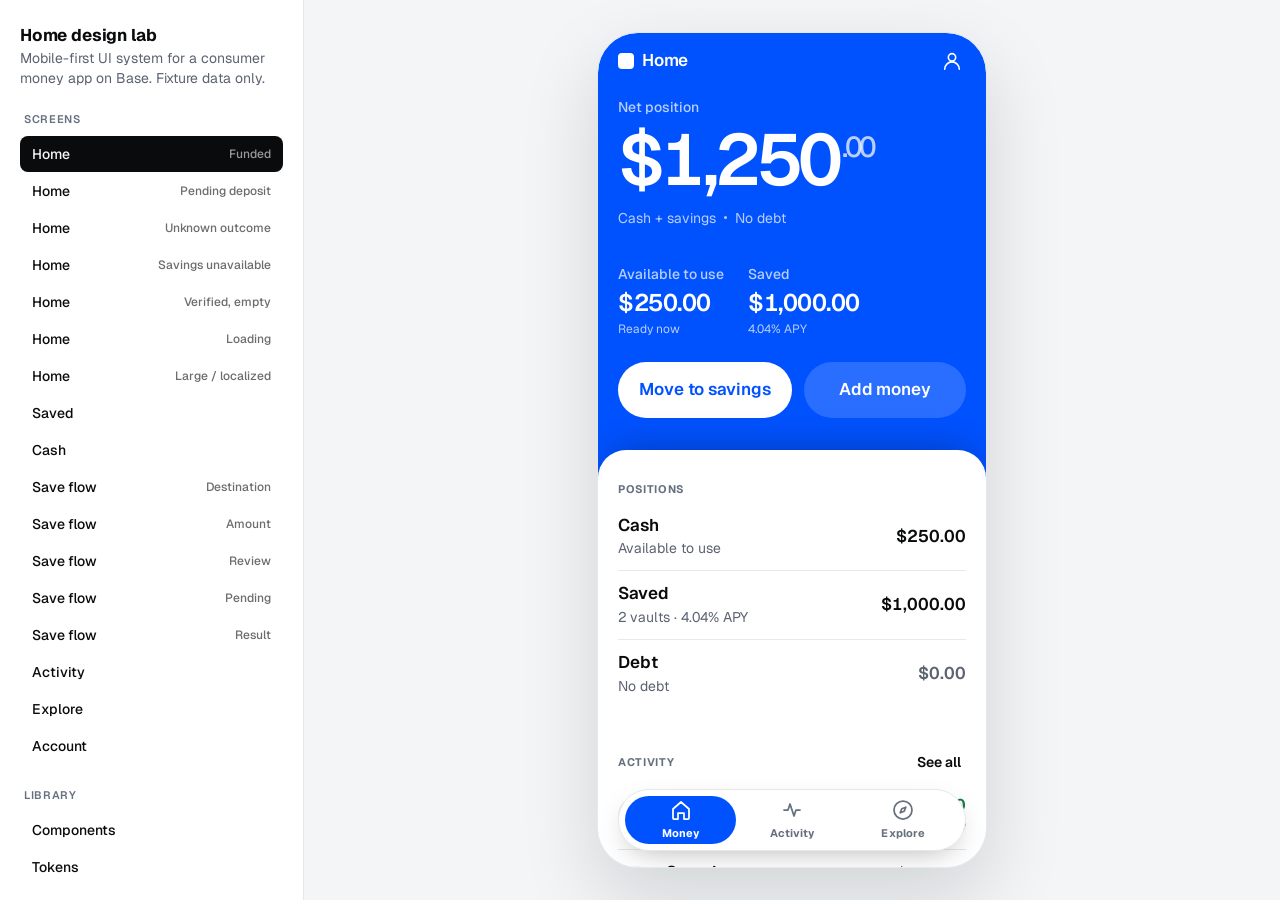
==== commit e1b92f7f: "Add the Base treatment and make it the default Co-Authored-By: Claude Fable 5.1 <noreply@anthropic.c" ====
--- a/home/index.html
+++ b/home/index.html
@@ -11,6 +11,7 @@
 <link rel="stylesheet" href="tokens.css">
 <link rel="stylesheet" href="system.css">
 <link rel="stylesheet" href="expressive.css">
+<link rel="stylesheet" href="base.css">
 <link rel="stylesheet" href="lab.css">
 <style>
   :root { --h-safe-bottom: env(safe-area-inset-bottom, 0px); }
@@ -22,10 +23,6 @@
   <aside class="lab-side" id="side" aria-label="Design lab"></aside>
   <main class="lab-stage">
     <div class="lab-frame">
-      <div class="lab-bar" id="lab-bar">
-        <span class="lab-bar-name" id="lab-bar-name">Home design lab</span>
-        <button type="button" data-action="lab-menu">Screens<span aria-hidden="true">▾</span></button>
-      </div>
       <div class="h-app" id="app">
         <div id="screen"></div>
         <div id="tabbar" hidden></div>
--- a/home/system.css
+++ b/home/system.css
@@ -690,3 +690,15 @@
 }
 .h-truncate { overflow: hidden; text-overflow: ellipsis; white-space: nowrap; }
 .h-spacer { flex: 1; }
+
+/* ---------- Band and surface (structure shared by every treatment) ------- */
+.h-band { display: flex; flex-direction: column; }
+.h-band > .h-topbar { margin-inline: calc(var(--h-gutter) * -1); padding-inline: calc(var(--h-gutter) - 0.5rem); }
+.h-band > .h-stack { gap: var(--h-s-6); }
+.h-surface { padding-top: var(--h-s-6); }
+.h-wordmark {
+  display: inline-flex; align-items: center; gap: 0.5rem;
+  min-height: var(--h-hit); padding-inline: 0.5rem; border: 0; border-radius: var(--h-r-control);
+  background: transparent; color: inherit; -webkit-tap-highlight-color: transparent;
+}
+.h-mark { width: 1rem; height: 1rem; border-radius: 4px; background: var(--h-blue); }
--- a/home/expressive.css
+++ b/home/expressive.css
@@ -55,7 +55,6 @@
 .h-app[data-treatment="expressive"] .h-hero-amount {
   font-size: 4rem; line-height: 1; letter-spacing: -0.045em; font-weight: 600;
   display: inline-flex; align-items: flex-start; gap: 0.06em;
-  view-transition-name: balance;
 }
 .h-app[data-treatment="expressive"] .h-hero-amount[data-size="long"] { font-size: 2.5rem; }
 .h-app[data-treatment="expressive"] .h-hero-amount .h-cents {
@@ -175,3 +174,6 @@
 :root[data-motion="reduce"] .h-app[data-treatment="expressive"] .h-btn, :root[data-motion="reduce"] .h-app[data-treatment="expressive"] .h-chip, :root[data-motion="reduce"] .h-app[data-treatment="expressive"] button.h-row, :root[data-motion="reduce"] .x-card { transition: none; transform: none !important; }
 :root[data-motion="reduce"] .h-app[data-treatment="expressive"] .h-result-mark, :root[data-motion="reduce"] .h-app[data-treatment="expressive"] .h-result-mark svg path, :root[data-motion="reduce"] .h-app[data-treatment="expressive"] .h-skeleton { animation: none; stroke-dashoffset: 0; }
 :root[data-motion="reduce"]::view-transition-old(root), :root[data-motion="reduce"]::view-transition-new(root), :root[data-motion="reduce"]::view-transition-group(balance) { animation: none; }
+
+/* Only the band's balance is a shared element; the gallery renders more than one hero. */
+.h-app[data-treatment="expressive"] .h-band .h-hero-amount { view-transition-name: balance; }
--- a/home/base.css
+++ b/home/base.css
@@ -0,0 +1,220 @@
+/* ==========================================================================
+   Treatment 3 — Base
+   One bold, ownable move: Home opens on full-bleed Base blue, the content
+   rides up over it on a white sheet. Fewer effects than Expressive, each
+   one deliberate. Applies under .h-app[data-treatment="base"].
+   Loosened upstream rules, named where they happen: (1) blue as a canvas,
+   not only an action colour; (2) one shadow, on the sheet's top edge;
+   (3) motion above 180ms for push, sheet and the staggered row rise.
+   ========================================================================== */
+
+.h-app[data-treatment="base"] {
+  --b-blue: #0052ff;
+  --b-blue-deep: #0040c8;
+  --b-on-blue: #ffffff;
+  --b-on-blue-soft: rgba(255, 255, 255, 0.72);
+  --b-on-blue-faint: rgba(255, 255, 255, 0.16);
+  --b-on-blue-faint-press: rgba(255, 255, 255, 0.26);
+  --b-sheet-shadow: 0 -12px 40px -16px rgba(0, 0, 0, 0.35);
+  --b-ease: cubic-bezier(0.32, 0.72, 0, 1);      /* iOS push */
+  --b-ease-spring: cubic-bezier(0.34, 1.3, 0.64, 1);
+  --b-d-push: 420ms;
+  --b-d-sheet: 460ms;
+  --h-r-control: 14px;
+  --h-r-panel: 20px;
+  --h-r-sheet: 28px;
+  --h-focus: var(--h-ink);
+  font-feature-settings: "ss01", "cv11", "tnum";
+}
+/* Dark: blue stays, the sheet goes midnight */
+@media (prefers-color-scheme: dark) {
+  :root:not([data-theme="light"]) .h-app[data-treatment="base"] {
+    --h-canvas: #0b0c0f; --h-panel: #0b0c0f; --h-well: #171a20; --h-well-press: #21252d; --h-hairline: #23272f;
+    --b-sheet-shadow: 0 -12px 40px -16px rgba(0, 0, 0, 0.8);
+  }
+}
+:root[data-theme="dark"] .h-app[data-treatment="base"] {
+  --h-canvas: #0b0c0f; --h-panel: #0b0c0f; --h-well: #171a20; --h-well-press: #21252d; --h-hairline: #23272f;
+  --b-sheet-shadow: 0 -12px 40px -16px rgba(0, 0, 0, 0.8);
+}
+
+/* ---------- The band: blue canvas ---------------------------------------- */
+.h-app[data-treatment="base"] .h-view { padding-inline: 0; background: var(--h-canvas); }
+.h-app[data-treatment="base"] .h-view[data-tabbar="none"] { padding-bottom: var(--h-s-8); }
+.h-app[data-treatment="base"] .h-band {
+  /* Loosened rule 1: blue as canvas. Everything on it is white so blue still means "Home". */
+  background: var(--b-blue); color: var(--b-on-blue);
+  padding: 0 var(--h-gutter) calc(var(--h-s-8) + var(--h-r-sheet));
+}
+.h-app[data-treatment="base"] .h-band > .h-topbar { margin-inline: calc(var(--h-gutter) * -1); }
+.h-app[data-treatment="base"] .h-band .h-topbar-title { color: var(--b-on-blue); }
+.h-app[data-treatment="base"] .h-band .h-iconbtn { color: var(--b-on-blue); }
+.h-app[data-treatment="base"] .h-band .h-iconbtn:active { background: var(--b-on-blue-faint); }
+.h-app[data-treatment="base"] .h-mark { background: var(--b-on-blue); }
+.h-app[data-treatment="base"] .h-band .h-label,
+.h-app[data-treatment="base"] .h-band .h-hero-meta,
+.h-app[data-treatment="base"] .h-band .h-peer-meta,
+.h-app[data-treatment="base"] .h-band .h-caption,
+.h-app[data-treatment="base"] .h-band .h-quiet { color: var(--b-on-blue-soft); }
+.h-app[data-treatment="base"] .h-band .h-hero-meta .h-dot { background: var(--b-on-blue-soft); }
+.h-app[data-treatment="base"] .h-band .h-attention { color: #ffd98a; }
+.h-app[data-treatment="base"] .h-band .h-pill { background: var(--b-on-blue-faint); color: var(--b-on-blue); }
+.h-app[data-treatment="base"] .h-band .h-pill[data-tone="attention"] { background: var(--b-on-blue-faint); color: #ffd98a; }
+.h-app[data-treatment="base"] .h-band .h-skeleton { background: var(--b-on-blue-faint); }
+.h-app[data-treatment="base"] .h-band .h-panel { background: var(--b-blue-deep); border-color: transparent; color: var(--b-on-blue); }
+.h-app[data-treatment="base"] .h-band .h-banner-desc { color: var(--b-on-blue-soft); }
+.h-app[data-treatment="base"] .h-band .h-row-media { background: var(--b-on-blue-faint); color: var(--b-on-blue); }
+
+.h-app[data-treatment="base"] .h-hero { padding-block: var(--h-s-2) 0; gap: var(--h-s-2); }
+.h-app[data-treatment="base"] .h-hero .h-label { font-size: var(--h-t-secondary); font-weight: 500; }
+.h-app[data-treatment="base"] .h-hero-amount {
+  font-size: 4.5rem; line-height: 0.98; letter-spacing: -0.05em; font-weight: 600;
+  display: inline-flex; align-items: flex-start; gap: 0.04em; color: var(--b-on-blue);
+}
+.h-app[data-treatment="base"] .h-hero-amount[data-size="long"] { font-size: 2.75rem; }
+.h-app[data-treatment="base"] .h-hero-amount .h-cents { font-size: 0.4em; font-weight: 500; color: var(--b-on-blue-soft); line-height: 1; margin-top: 0.28em; }
+.h-app[data-treatment="base"] .h-hero-meta { font-size: var(--h-t-secondary); min-height: 1.75rem; }
+
+.h-app[data-treatment="base"] .h-peers { border: 0; padding-block: var(--h-s-2) 0; gap: var(--h-s-6); grid-template-columns: auto auto; justify-content: start; }
+.h-app[data-treatment="base"] .h-peer-amount { font-size: 1.5rem; font-weight: 600; color: var(--b-on-blue); }
+
+/* Actions on blue: one solid white, one translucent white */
+.h-app[data-treatment="base"] .h-band .h-btn {
+  --btn-h: 3.25rem; border-radius: var(--h-r-pill); font-weight: 600;
+  --btn-bg: var(--b-on-blue-faint); --btn-bg-press: var(--b-on-blue-faint-press); --btn-ink: var(--b-on-blue); --btn-border: transparent;
+  transition: background-color 160ms var(--b-ease), transform 160ms var(--b-ease), opacity 160ms;
+}
+.h-app[data-treatment="base"] .h-band .h-btn:active { transform: scale(0.98); }
+.h-app[data-treatment="base"] .h-band .h-btn[data-variant="primary"] { --btn-bg: var(--b-on-blue); --btn-bg-press: #e9eefb; --btn-ink: var(--b-blue); box-shadow: none; }
+.h-app[data-treatment="base"] .h-band .h-btn[data-variant="outline"],
+.h-app[data-treatment="base"] .h-band .h-btn[data-variant="quiet"] { --btn-bg: var(--b-on-blue-faint); --btn-ink: var(--b-on-blue); }
+.h-app[data-treatment="base"] .h-band .h-btn[disabled] { opacity: 0.5; }
+.h-app[data-treatment="base"] .h-band :focus-visible { outline-color: var(--b-on-blue); }
+
+/* ---------- The surface: one sheet, no stacked cards --------------------- */
+.h-app[data-treatment="base"] .h-surface {
+  /* Loosened rule 2: a single shadow where the sheet lifts off the blue. */
+  position: relative; margin-top: calc(var(--h-r-sheet) * -1);
+  background: var(--h-panel); border-radius: var(--h-r-sheet) var(--h-r-sheet) 0 0;
+  box-shadow: var(--b-sheet-shadow);
+  padding: var(--h-s-6) var(--h-gutter) var(--h-s-4);
+  min-height: 60vh;
+}
+.h-app[data-treatment="base"] .h-surface > .h-stack { gap: var(--h-s-8); }
+.h-app[data-treatment="base"] .h-surface .h-section-head { padding-bottom: var(--h-s-2); min-height: 2.5rem; }
+.h-app[data-treatment="base"] .h-surface .h-section-head .h-headline {
+  font-size: var(--h-t-label); letter-spacing: var(--h-k-label); text-transform: uppercase; font-weight: 700; color: var(--h-quiet);
+}
+.h-app[data-treatment="base"] .h-surface .h-panel { background: transparent; border: 0; border-radius: 0; box-shadow: none; }
+.h-app[data-treatment="base"] .h-surface .h-panel > .h-rows > .h-row { padding-inline: 0; min-height: 4rem; border-radius: 0; }
+.h-app[data-treatment="base"] .h-surface .h-panel > .h-rows > * + *::before { left: 0; }
+.h-app[data-treatment="base"] .h-surface .h-panel > .h-rows[data-media="none"] > * + *::before { left: 0; }
+.h-app[data-treatment="base"] .h-surface .h-panel > .h-rows > .h-row:first-child { padding-top: 0; min-height: 3.5rem; }
+.h-app[data-treatment="base"] .h-surface .h-row-title { font-size: var(--h-t-headline); font-weight: 600; }
+.h-app[data-treatment="base"] .h-surface .h-row-amount { font-size: var(--h-t-headline); font-weight: 600; }
+.h-app[data-treatment="base"] .h-surface .h-row-media { width: 2.25rem; height: 2.25rem; }
+.h-app[data-treatment="base"] .h-surface .h-row-chevron { display: none; }
+.h-app[data-treatment="base"] .h-surface button.h-row:active { background: transparent; opacity: 0.6; transition: opacity 120ms; }
+.h-app[data-treatment="base"] .h-surface .h-panel[data-inset] { padding-inline: 0; }
+.h-app[data-treatment="base"] .h-surface .h-empty { padding-inline: 0; align-items: flex-start; text-align: left; }
+
+/* Rows rise in when a screen paints. Loosened rule 3, gently: 240ms, 30ms stagger, first eight only. */
+.h-app[data-treatment="base"] .h-surface .h-rows > * { animation: b-rise 240ms var(--b-ease) both; animation-delay: calc(var(--b-i, 0) * 30ms); }
+.h-app[data-treatment="base"] .h-surface .h-rows > *:nth-child(1) { --b-i: 0; } .h-app[data-treatment="base"] .h-surface .h-rows > *:nth-child(2) { --b-i: 1; }
+.h-app[data-treatment="base"] .h-surface .h-rows > *:nth-child(3) { --b-i: 2; } .h-app[data-treatment="base"] .h-surface .h-rows > *:nth-child(4) { --b-i: 3; }
+.h-app[data-treatment="base"] .h-surface .h-rows > *:nth-child(5) { --b-i: 4; } .h-app[data-treatment="base"] .h-surface .h-rows > *:nth-child(6) { --b-i: 5; }
+.h-app[data-treatment="base"] .h-surface .h-rows > *:nth-child(7) { --b-i: 6; } .h-app[data-treatment="base"] .h-surface .h-rows > *:nth-child(8) { --b-i: 7; }
+@keyframes b-rise { from { opacity: 0; transform: translateY(8px); } to { opacity: 1; transform: none; } }
+
+/* ---------- Compact header on scroll ------------------------------------ */
+.h-app[data-treatment="base"] .b-compact {
+  position: absolute; top: 0; left: 0; right: 0; z-index: 5;
+  display: grid; grid-template-columns: 1fr auto; align-items: center; gap: var(--h-s-3);
+  min-height: 3.5rem; padding-inline: var(--h-gutter);
+  background: var(--b-blue); color: var(--b-on-blue);
+  border-bottom: 1px solid rgba(255, 255, 255, 0.12);
+  opacity: 0; transform: translateY(-6px); pointer-events: none;
+  transition: opacity 180ms var(--b-ease), transform 180ms var(--b-ease);
+}
+.h-app[data-treatment="base"] .b-compact[data-visible] { opacity: 1; transform: none; pointer-events: auto; }
+.h-app[data-treatment="base"] .b-compact .h-headline { font-weight: 600; }
+.h-app[data-treatment="base"] .b-compact .h-num { font-weight: 600; font-size: var(--h-t-headline); }
+
+/* ---------- Screens without a band (Activity, Explore, flows) ----------- */
+.h-app[data-treatment="base"] .h-view > .h-stack:first-child,
+.h-app[data-treatment="base"] .h-view > .h-topbar:first-child ~ .h-stack,
+.h-app[data-treatment="base"] .h-view > .h-topbar:first-child ~ .h-amount-entry,
+.h-app[data-treatment="base"] .h-view > .h-topbar:first-child ~ .h-chips,
+.h-app[data-treatment="base"] .h-view > .h-topbar:first-child ~ .h-numpad,
+.h-app[data-treatment="base"] .h-view > .h-topbar:first-child ~ .h-btn,
+.h-app[data-treatment="base"] .h-view > .h-topbar:first-child ~ .h-panel,
+.h-app[data-treatment="base"] .h-view > .h-topbar:first-child ~ .h-steps { margin-inline: var(--h-gutter); }
+.h-app[data-treatment="base"] .h-view > .h-topbar:first-child { padding-inline: calc(var(--h-gutter) - 0.5rem); }
+.h-app[data-treatment="base"] .h-view[style*="flex-direction:column"] > .h-spacer { flex: 1; }
+.h-app[data-treatment="base"] .h-large-title { font-size: 2.25rem; font-weight: 700; letter-spacing: -0.035em; }
+.h-app[data-treatment="base"] .h-btn[data-size="cta"] { --btn-h: 3.5rem; border-radius: var(--h-r-pill); }
+.h-app[data-treatment="base"] .h-btn { transition: background-color 160ms var(--b-ease), transform 160ms var(--b-ease), opacity 160ms; }
+.h-app[data-treatment="base"] .h-btn:active { transform: scale(0.98); }
+.h-app[data-treatment="base"] .h-chip { border-radius: var(--h-r-pill); }
+.h-app[data-treatment="base"] .h-seg { border-radius: var(--h-r-pill); }
+.h-app[data-treatment="base"] .h-seg > button { border-radius: var(--h-r-pill); }
+.h-app[data-treatment="base"] .h-view:not(:has(.h-band)) .h-panel { border-radius: var(--h-r-panel); }
+.h-app[data-treatment="base"] .h-result-mark { width: 5.5rem; height: 5.5rem; background: var(--b-blue); color: var(--b-on-blue); animation: b-pop 480ms var(--b-ease-spring) both; }
+.h-app[data-treatment="base"] .h-result-mark[data-tone="loss"] { background: var(--h-loss); }
+.h-app[data-treatment="base"] .h-result-mark[data-tone="attention"] { background: var(--h-attention); }
+.h-app[data-treatment="base"] .h-result-mark svg { width: 2.5rem; height: 2.5rem; }
+.h-app[data-treatment="base"] .h-result-mark svg path { stroke-dasharray: 80; stroke-dashoffset: 80; animation: b-draw 520ms 180ms var(--b-ease) forwards; }
+.h-app[data-treatment="base"] .h-result .h-title { font-size: 1.625rem; letter-spacing: -0.03em; }
+@keyframes b-pop { from { transform: scale(0.7); opacity: 0; } to { transform: none; opacity: 1; } }
+@keyframes b-draw { to { stroke-dashoffset: 0; } }
+
+/* Explore cards in Base: the hero card is blue */
+.h-app[data-treatment="base"] .x-cards { margin-inline: var(--h-gutter); }
+.h-app[data-treatment="base"] .x-card { border-radius: var(--h-r-panel); box-shadow: none; }
+.h-app[data-treatment="base"] .x-card[data-tone="blue"] { background: var(--b-blue); color: var(--b-on-blue); border-color: var(--b-blue); }
+.h-app[data-treatment="base"] .x-card[data-tone="blue"] .x-card-desc { opacity: 0.8; }
+
+/* ---------- Tab dock ---------------------------------------------------- */
+.h-app[data-treatment="base"] .h-tabbar {
+  left: var(--h-gutter); right: var(--h-gutter); bottom: calc(var(--h-s-4) + var(--h-safe-bottom, 0px));
+  min-height: 3.75rem; padding: 0.375rem; padding-bottom: 0.375rem;
+  border: 1px solid var(--h-hairline); border-radius: var(--h-r-pill);
+  background: var(--h-panel);
+  box-shadow: 0 10px 30px -12px rgba(10, 11, 13, 0.35);
+}
+.h-app[data-treatment="base"] .h-tab { min-height: 3rem; border-radius: var(--h-r-pill); font-weight: 700; gap: 3px; }
+.h-app[data-treatment="base"] .h-tab[aria-current="page"] { background: var(--b-blue); color: var(--b-on-blue); }
+.h-app[data-treatment="base"] .h-view { padding-bottom: calc(var(--h-tabbar) + var(--h-s-12)); }
+.h-app[data-treatment="base"] .h-toast-root { bottom: calc(var(--h-tabbar) + var(--h-s-10) + var(--h-safe-bottom, 0px)); }
+
+/* ---------- Sheet ------------------------------------------------------- */
+.h-app[data-treatment="base"] .h-sheet { transition: transform var(--b-d-sheet) var(--b-ease-spring); box-shadow: 0 -8px 40px -12px rgba(10, 11, 13, 0.3); }
+.h-app[data-treatment="base"] .h-scrim { transition-duration: 300ms; }
+
+/* ---------- Push transition with parallax ------------------------------- */
+:root[data-treatment="base"]::view-transition-old(root), :root[data-treatment="base"]::view-transition-new(root) { animation-duration: 420ms; animation-timing-function: cubic-bezier(0.32, 0.72, 0, 1); }
+:root[data-treatment="base"]::view-transition-new(root) { animation-name: b-push-in; }
+:root[data-treatment="base"]::view-transition-old(root) { animation-name: b-push-under; }
+:root[data-treatment="base"][data-nav="back"]::view-transition-new(root) { animation-name: b-pop-in; }
+:root[data-treatment="base"][data-nav="back"]::view-transition-old(root) { animation-name: b-pop-out; }
+:root[data-treatment="base"][data-nav="tab"]::view-transition-new(root) { animation-name: b-fade-in; animation-duration: 200ms; }
+:root[data-treatment="base"][data-nav="tab"]::view-transition-old(root) { animation-name: b-fade-out; animation-duration: 200ms; }
+@keyframes b-push-in { from { transform: translateX(100%); box-shadow: -12px 0 32px rgba(0,0,0,0.18); } to { transform: none; box-shadow: -12px 0 32px rgba(0,0,0,0); } }
+@keyframes b-push-under { to { transform: translateX(-28%); filter: brightness(0.92); } }
+@keyframes b-pop-in { from { transform: translateX(-28%); filter: brightness(0.92); } to { transform: none; } }
+@keyframes b-pop-out { to { transform: translateX(100%); box-shadow: -12px 0 32px rgba(0,0,0,0.18); } }
+@keyframes b-fade-in { from { opacity: 0; } }
+@keyframes b-fade-out { to { opacity: 0; } }
+
+/* ---------- Reduced motion ---------------------------------------------- */
+@media (prefers-reduced-motion: reduce) {
+  .h-app[data-treatment="base"] .h-surface .h-rows > *, .h-app[data-treatment="base"] .h-result-mark, .h-app[data-treatment="base"] .h-result-mark svg path { animation: none; stroke-dashoffset: 0; }
+  .h-app[data-treatment="base"] .h-btn, .h-app[data-treatment="base"] .h-band .h-btn { transition: none; transform: none !important; }
+  :root[data-treatment="base"]::view-transition-old(root), :root[data-treatment="base"]::view-transition-new(root) { animation: none; }
+}
+:root[data-motion="reduce"] .h-app[data-treatment="base"] .h-surface .h-rows > *, :root[data-motion="reduce"] .h-app[data-treatment="base"] .h-result-mark, :root[data-motion="reduce"] .h-app[data-treatment="base"] .h-result-mark svg path { animation: none; stroke-dashoffset: 0; }
+:root[data-motion="reduce"] .h-app[data-treatment="base"] .h-btn { transition: none; transform: none !important; }
+:root[data-motion="reduce"][data-treatment="base"]::view-transition-old(root), :root[data-motion="reduce"][data-treatment="base"]::view-transition-new(root) { animation: none; }
+
+/* Only the band's balance is a shared element; the gallery renders more than one hero. */
+.h-app[data-treatment="base"] .h-band .h-hero-amount { view-transition-name: balance; }
--- a/home/lab.css
+++ b/home/lab.css
@@ -50,7 +50,7 @@
     position: relative;
   }
   .lab-frame .h-app { border-radius: 40px; }
-  .lab-bar { display: none; }
+
 }
 .lab-brand { display: flex; flex-direction: column; gap: 2px; }
 .lab-brand strong { font-size: var(--h-t-headline); letter-spacing: -0.01em; }
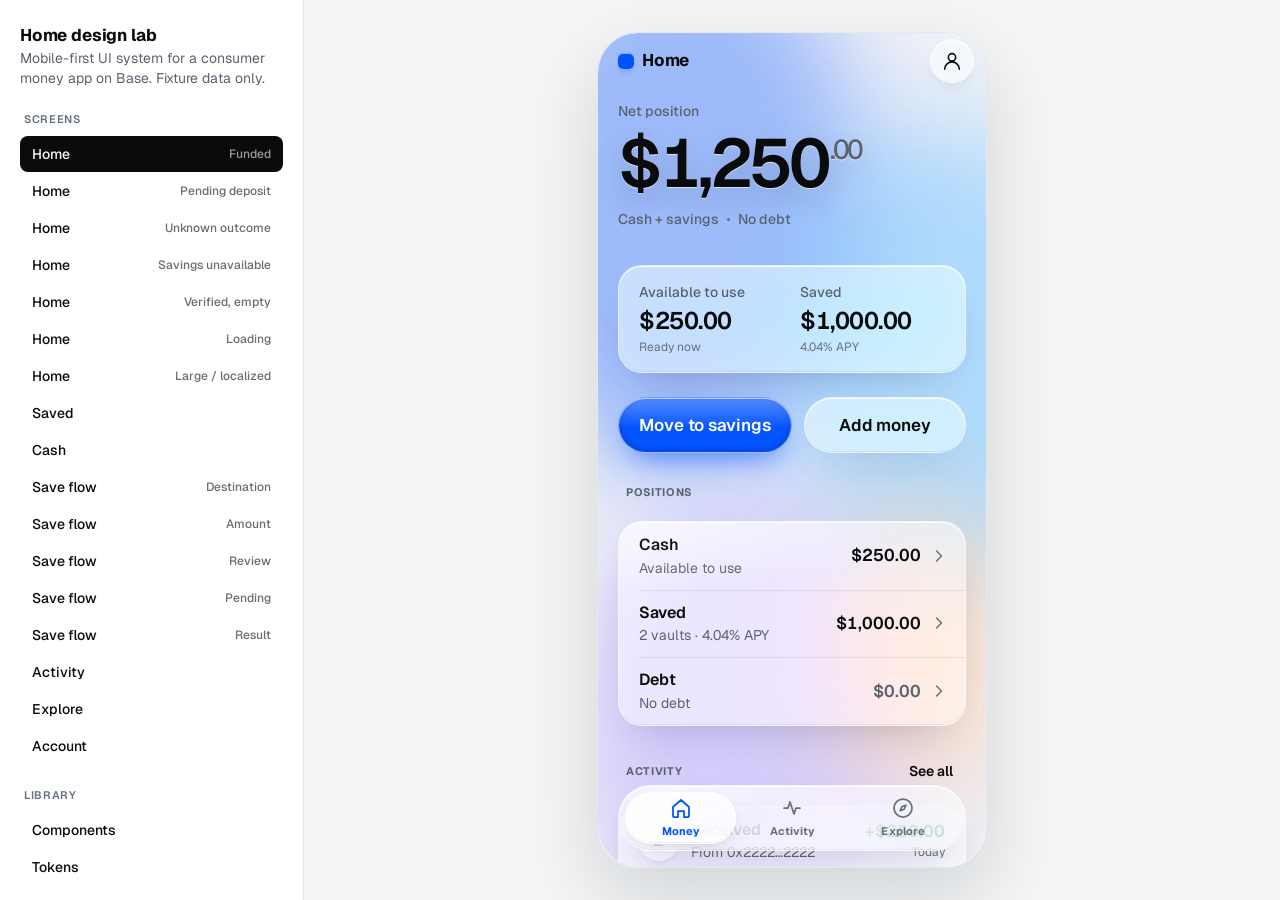
==== commit fde61bc7: "Add the Glass treatment and make it the default Co-Authored-By: Claude Fable 5.1 <noreply@anthropic." ====
--- a/home/index.html
+++ b/home/index.html
@@ -12,6 +12,7 @@
 <link rel="stylesheet" href="system.css">
 <link rel="stylesheet" href="expressive.css">
 <link rel="stylesheet" href="base.css">
+<link rel="stylesheet" href="glass.css">
 <link rel="stylesheet" href="lab.css">
 <style>
   :root { --h-safe-bottom: env(safe-area-inset-bottom, 0px); }
@@ -24,6 +25,7 @@
   <main class="lab-stage">
     <div class="lab-frame">
       <div class="h-app" id="app">
+        <div class="g-mesh" aria-hidden="true"><i></i><i></i><i></i><i></i></div>
         <div id="screen"></div>
         <div id="tabbar" hidden></div>
         <div class="h-sheet-root" id="sheet-root"></div>
--- a/home/glass.css
+++ b/home/glass.css
@@ -0,0 +1,300 @@
+/* ==========================================================================
+   Treatment 4 — Glass
+   Apple Liquid Glass, read for a money app: frosted, translucent surfaces
+   with a specular edge over a slow colour field; controls float; the tab
+   dock carries a lens that slides to the active item. Applies under
+   .h-app[data-treatment="glass"].
+   Loosened upstream rules, named where they happen: (1) gradients as the
+   field behind glass, (2) blur, translucency and shadow on every surface,
+   (3) motion above the cap for the lens, the sheet and the field's drift.
+   Falls back to solid panels where backdrop-filter is unsupported.
+   Reduced motion freezes the field and removes the transitions.
+   ========================================================================== */
+
+.h-app[data-treatment="glass"] {
+  --g-canvas: #eef1f7;
+  --g-fill: rgba(255, 255, 255, 0.52);
+  --g-fill-strong: rgba(255, 255, 255, 0.72);
+  --g-fill-press: rgba(255, 255, 255, 0.66);
+  --g-edge: rgba(255, 255, 255, 0.75);
+  --g-edge-soft: rgba(255, 255, 255, 0.45);
+  --g-highlight: rgba(255, 255, 255, 0.9);
+  --g-lowlight: rgba(10, 11, 13, 0.06);
+  --g-shadow: rgba(20, 30, 60, 0.28);
+  --g-blur: 22px;
+  --g-lens: rgba(255, 255, 255, 0.78);
+  --g-blob-1: rgba(0, 82, 255, 0.34);
+  --g-blob-2: rgba(124, 198, 255, 0.55);
+  --g-blob-3: rgba(185, 168, 255, 0.5);
+  --g-blob-4: rgba(255, 215, 181, 0.6);
+  --g-ease: cubic-bezier(0.32, 0.72, 0, 1);
+  --g-ease-spring: cubic-bezier(0.34, 1.35, 0.64, 1);
+  --h-canvas: var(--g-canvas);
+  --h-panel: transparent;
+  --h-hairline: rgba(10, 11, 13, 0.08);
+  --h-well: rgba(255, 255, 255, 0.5);
+  --h-well-press: rgba(255, 255, 255, 0.7);
+  --h-r-control: 16px;
+  --h-r-panel: 24px;
+  --h-r-sheet: 32px;
+  --h-blue-tint: rgba(0, 82, 255, 0.12);
+  font-feature-settings: "ss01", "cv11", "tnum";
+  background: var(--g-canvas);
+}
+@media (prefers-color-scheme: dark) {
+  :root:not([data-theme="light"]) .h-app[data-treatment="glass"] {
+    --g-canvas: #06080e;
+    --g-fill: rgba(28, 32, 44, 0.5);
+    --g-fill-strong: rgba(34, 38, 52, 0.72);
+    --g-fill-press: rgba(44, 48, 64, 0.7);
+    --g-edge: rgba(255, 255, 255, 0.16);
+    --g-edge-soft: rgba(255, 255, 255, 0.1);
+    --g-highlight: rgba(255, 255, 255, 0.22);
+    --g-lowlight: rgba(0, 0, 0, 0.3);
+    --g-shadow: rgba(0, 0, 0, 0.6);
+    --g-lens: rgba(255, 255, 255, 0.16);
+    --g-blob-1: rgba(0, 82, 255, 0.45);
+    --g-blob-2: rgba(28, 120, 220, 0.35);
+    --g-blob-3: rgba(120, 90, 255, 0.35);
+    --g-blob-4: rgba(0, 190, 200, 0.22);
+    --h-hairline: rgba(255, 255, 255, 0.08);
+    --h-well: rgba(255, 255, 255, 0.08);
+    --h-well-press: rgba(255, 255, 255, 0.14);
+  }
+}
+:root[data-theme="dark"] .h-app[data-treatment="glass"] {
+  --g-canvas: #06080e;
+  --g-fill: rgba(28, 32, 44, 0.5);
+  --g-fill-strong: rgba(34, 38, 52, 0.72);
+  --g-fill-press: rgba(44, 48, 64, 0.7);
+  --g-edge: rgba(255, 255, 255, 0.16);
+  --g-edge-soft: rgba(255, 255, 255, 0.1);
+  --g-highlight: rgba(255, 255, 255, 0.22);
+  --g-lowlight: rgba(0, 0, 0, 0.3);
+  --g-shadow: rgba(0, 0, 0, 0.6);
+  --g-lens: rgba(255, 255, 255, 0.16);
+  --g-blob-1: rgba(0, 82, 255, 0.45);
+  --g-blob-2: rgba(28, 120, 220, 0.35);
+  --g-blob-3: rgba(120, 90, 255, 0.35);
+  --g-blob-4: rgba(0, 190, 200, 0.22);
+  --h-hairline: rgba(255, 255, 255, 0.08);
+  --h-well: rgba(255, 255, 255, 0.08);
+  --h-well-press: rgba(255, 255, 255, 0.14);
+}
+
+/* ---------- The field: what the glass refracts --------------------------- */
+.g-mesh { display: none; }
+.h-app[data-treatment="glass"] .g-mesh {
+  /* Loosened rule 1: gradients. They live only here, behind the glass. */
+  display: block; position: absolute; inset: -20%; z-index: 0; pointer-events: none; overflow: hidden;
+  background: var(--g-canvas);
+}
+.h-app[data-treatment="glass"] .g-mesh i {
+  position: absolute; border-radius: 50%; filter: blur(48px); will-change: transform;
+}
+.h-app[data-treatment="glass"] .g-mesh i:nth-child(1) { width: 70%; height: 46%; left: -6%; top: 6%; background: var(--g-blob-1); animation: g-drift-a 26s ease-in-out infinite alternate; }
+.h-app[data-treatment="glass"] .g-mesh i:nth-child(2) { width: 60%; height: 40%; right: -8%; top: 22%; background: var(--g-blob-2); animation: g-drift-b 22s ease-in-out infinite alternate; }
+.h-app[data-treatment="glass"] .g-mesh i:nth-child(3) { width: 64%; height: 38%; left: 10%; bottom: 8%; background: var(--g-blob-3); animation: g-drift-c 30s ease-in-out infinite alternate; }
+.h-app[data-treatment="glass"] .g-mesh i:nth-child(4) { width: 40%; height: 26%; right: 6%; bottom: 20%; background: var(--g-blob-4); animation: g-drift-a 34s ease-in-out infinite alternate-reverse; }
+@keyframes g-drift-a { to { transform: translate(6%, 9%) scale(1.08); } }
+@keyframes g-drift-b { to { transform: translate(-8%, 6%) scale(0.94); } }
+@keyframes g-drift-c { to { transform: translate(5%, -7%) scale(1.06); } }
+/* Everything paints above the field: the view and the fixed layers are positioned, the mesh is not raised. */
+.h-app[data-treatment="glass"] .h-view { position: relative; z-index: 1; }
+.h-app[data-treatment="glass"] > .h-tabbar, .h-app[data-treatment="glass"] > #tabbar, .h-app[data-treatment="glass"] > .h-sheet-root, .h-app[data-treatment="glass"] > .h-toast-root, .h-app[data-treatment="glass"] .b-compact { z-index: 2; }
+.h-app[data-treatment="glass"] > .h-sheet-root { z-index: 30; }
+.h-app[data-treatment="glass"] > .h-toast-root { z-index: 40; }
+.h-app[data-treatment="glass"] > .g-mesh { z-index: 0; }
+
+/* ---------- Glass material ------------------------------------------------ */
+.h-app[data-treatment="glass"] .h-panel,
+.h-app[data-treatment="glass"] .h-tabbar,
+.h-app[data-treatment="glass"] .h-sheet,
+.h-app[data-treatment="glass"] .h-toast,
+.h-app[data-treatment="glass"] .h-seg,
+.h-app[data-treatment="glass"] .h-input,
+.h-app[data-treatment="glass"] .x-card,
+.h-app[data-treatment="glass"] .h-btn:not([data-variant="primary"]):not([data-variant="quiet"]),
+.h-app[data-treatment="glass"] .h-chip {
+  /* Loosened rule 2: blur, translucency and a shadow. This is the material. */
+  background: var(--g-fill);
+  -webkit-backdrop-filter: blur(var(--g-blur)) saturate(180%);
+  backdrop-filter: blur(var(--g-blur)) saturate(180%);
+  border: 1px solid var(--g-edge-soft);
+  box-shadow: inset 0 1px 0 var(--g-highlight), inset 0 -1px 0 var(--g-lowlight), 0 18px 40px -22px var(--g-shadow);
+}
+.h-app[data-treatment="glass"] .h-panel { position: relative; overflow: hidden; border-radius: var(--h-r-panel); }
+.h-app[data-treatment="glass"] .h-panel::before,
+.h-app[data-treatment="glass"] .x-card::before {
+  /* the specular: a soft light catch in the top corner */
+  content: ""; position: absolute; inset: 0; pointer-events: none; border-radius: inherit;
+  background: radial-gradient(120% 60% at 12% 0%, rgba(255, 255, 255, 0.55), transparent 55%);
+  mix-blend-mode: soft-light;
+}
+.h-app[data-treatment="glass"] .h-panel > .h-rows > .h-row { padding-inline: var(--h-s-5); }
+.h-app[data-treatment="glass"] .h-panel > .h-rows > * + *::before { left: calc(var(--h-s-5) + 2.5rem + var(--h-s-3)); border-top-color: var(--h-hairline); }
+.h-app[data-treatment="glass"] .h-panel > .h-rows[data-media="none"] > * + *::before { left: var(--h-s-5); }
+.h-app[data-treatment="glass"] .h-panel[data-inset] { padding-inline: var(--h-s-5); }
+.h-app[data-treatment="glass"] button.h-row:active { background: var(--g-fill-press); }
+.h-app[data-treatment="glass"] .h-row-media { background: rgba(255, 255, 255, 0.55); box-shadow: inset 0 1px 0 var(--g-highlight), 0 4px 10px -6px var(--g-shadow); }
+:root[data-theme="dark"] .h-app[data-treatment="glass"] .h-row-media { background: rgba(255, 255, 255, 0.1); }
+@media (prefers-color-scheme: dark) { :root:not([data-theme="light"]) .h-app[data-treatment="glass"] .h-row-media { background: rgba(255, 255, 255, 0.1); } }
+.h-app[data-treatment="glass"] .h-row-media[data-tone="ink"] { background: var(--h-ink); }
+.h-app[data-treatment="glass"] .h-row-title { font-weight: 600; }
+.h-app[data-treatment="glass"] .h-row-amount { font-weight: 600; }
+@supports not ((backdrop-filter: blur(1px)) or (-webkit-backdrop-filter: blur(1px))) {
+  .h-app[data-treatment="glass"] { --g-fill: rgba(255, 255, 255, 0.92); --g-fill-strong: #fff; }
+}
+
+/* ---------- Hero on the field ---------------------------------------------- */
+.h-app[data-treatment="glass"] .h-band { padding-bottom: var(--h-s-2); }
+.h-app[data-treatment="glass"] .h-surface { padding-top: var(--h-s-4); }
+.h-app[data-treatment="glass"] .h-hero { padding-block: var(--h-s-3) var(--h-s-2); gap: var(--h-s-2); transform: translateY(calc(var(--g-scroll, 0) * 0.32px)); opacity: calc(1 - var(--g-scroll, 0) / 300); }
+.h-app[data-treatment="glass"] .h-hero .h-label { font-size: var(--h-t-secondary); font-weight: 500; }
+.h-app[data-treatment="glass"] .h-hero-amount {
+  font-size: 4.25rem; line-height: 1; letter-spacing: -0.05em; font-weight: 600;
+  display: inline-flex; align-items: flex-start; gap: 0.04em;
+  text-shadow: 0 1px 0 rgba(255, 255, 255, 0.6), 0 12px 30px rgba(20, 30, 60, 0.18);
+}
+:root[data-theme="dark"] .h-app[data-treatment="glass"] .h-hero-amount { text-shadow: 0 12px 30px rgba(0, 0, 0, 0.6); }
+@media (prefers-color-scheme: dark) { :root:not([data-theme="light"]) .h-app[data-treatment="glass"] .h-hero-amount { text-shadow: 0 12px 30px rgba(0, 0, 0, 0.6); } }
+.h-app[data-treatment="glass"] .h-hero-amount[data-size="long"] { font-size: 2.625rem; }
+.h-app[data-treatment="glass"] .h-hero-amount .h-cents { font-size: 0.4em; font-weight: 500; color: var(--h-muted); line-height: 1; margin-top: 0.26em; }
+.h-app[data-treatment="glass"] .h-band .h-hero-amount { view-transition-name: balance; }
+.h-app[data-treatment="glass"] .h-hero-meta { min-height: 1.75rem; font-weight: 500; }
+.h-app[data-treatment="glass"] .h-peers {
+  border: 0; padding: var(--h-s-4) var(--h-s-5); border-radius: var(--h-r-panel);
+  background: var(--g-fill); -webkit-backdrop-filter: blur(var(--g-blur)) saturate(180%); backdrop-filter: blur(var(--g-blur)) saturate(180%);
+  border: 1px solid var(--g-edge-soft);
+  box-shadow: inset 0 1px 0 var(--g-highlight), inset 0 -1px 0 var(--g-lowlight), 0 18px 40px -22px var(--g-shadow);
+}
+.h-app[data-treatment="glass"] .h-peer-amount { font-size: 1.5rem; font-weight: 600; }
+.h-app[data-treatment="glass"] .h-mark { background: var(--h-blue); box-shadow: inset 0 1px 0 rgba(255, 255, 255, 0.5), 0 4px 10px -4px rgba(0, 82, 255, 0.6); border-radius: 5px; }
+.h-app[data-treatment="glass"] .h-wordmark .h-headline { font-weight: 700; }
+
+/* ---------- Buttons: glass, with the one blue as tinted glass ------------- */
+.h-app[data-treatment="glass"] .h-btn {
+  border-radius: var(--h-r-pill); font-weight: 600;
+  transition: transform 160ms var(--g-ease-spring), background-color 160ms var(--g-ease), box-shadow 160ms var(--g-ease), filter 160ms;
+}
+.h-app[data-treatment="glass"] .h-btn:active { transform: scale(0.96); filter: brightness(1.04); }
+.h-app[data-treatment="glass"] .h-btn:not([data-variant="primary"]):not([data-variant="quiet"]) { --btn-bg: var(--g-fill-strong); --btn-bg-press: var(--g-fill-press); color: var(--h-ink); }
+.h-app[data-treatment="glass"] .h-btn[data-variant="primary"] {
+  background: linear-gradient(180deg, rgba(255, 255, 255, 0.34), rgba(255, 255, 255, 0.02) 55%), var(--h-blue);
+  border: 1px solid rgba(255, 255, 255, 0.45);
+  box-shadow: inset 0 1px 0 rgba(255, 255, 255, 0.6), inset 0 -2px 6px rgba(0, 30, 120, 0.35), 0 14px 30px -12px rgba(0, 82, 255, 0.7);
+}
+.h-app[data-treatment="glass"] .h-btn[data-variant="primary"]:active { background: linear-gradient(180deg, rgba(255, 255, 255, 0.18), rgba(255, 255, 255, 0) 55%), var(--h-blue-press); }
+.h-app[data-treatment="glass"] .h-btn[data-size="cta"] { --btn-h: 3.5rem; }
+.h-app[data-treatment="glass"] .h-btn[data-variant="inverse"] { background: var(--h-ink); color: var(--h-canvas); backdrop-filter: none; }
+.h-app[data-treatment="glass"] .h-btn[data-variant="destructive"] { color: var(--h-loss); }
+.h-app[data-treatment="glass"] .h-chip { border-radius: var(--h-r-pill); }
+.h-app[data-treatment="glass"] .h-chip[aria-pressed="true"], .h-app[data-treatment="glass"] .h-chip[data-selected] { background: var(--h-ink); color: var(--h-canvas); }
+.h-app[data-treatment="glass"] .h-iconbtn { -webkit-backdrop-filter: blur(var(--g-blur)); backdrop-filter: blur(var(--g-blur)); background: var(--g-fill); border: 1px solid var(--g-edge-soft); box-shadow: inset 0 1px 0 var(--g-highlight), 0 8px 20px -12px var(--g-shadow); }
+.h-app[data-treatment="glass"] .h-iconbtn:active { background: var(--g-fill-press); }
+.h-app[data-treatment="glass"] .h-seg { border-radius: var(--h-r-pill); padding: 4px; }
+.h-app[data-treatment="glass"] .h-seg > button { border-radius: var(--h-r-pill); }
+.h-app[data-treatment="glass"] .h-seg > button[aria-selected="true"] { background: var(--g-lens); box-shadow: inset 0 1px 0 var(--g-highlight), 0 4px 12px -6px var(--g-shadow); }
+.h-app[data-treatment="glass"] .h-input { border-radius: var(--h-r-control); }
+.h-app[data-treatment="glass"] .h-switch { background: rgba(10, 11, 13, 0.16); box-shadow: inset 0 1px 2px rgba(0, 0, 0, 0.15); }
+.h-app[data-treatment="glass"] .h-switch[aria-checked="true"] { background: var(--h-blue); }
+.h-app[data-treatment="glass"] .h-switch::after { box-shadow: 0 2px 6px rgba(0, 0, 0, 0.25), inset 0 1px 0 rgba(255, 255, 255, 0.8); }
+
+/* ---------- Section heads, type ------------------------------------------ */
+.h-app[data-treatment="glass"] .h-section-head { padding-inline: var(--h-s-2); }
+.h-app[data-treatment="glass"] .h-section-head .h-headline { font-size: var(--h-t-label); letter-spacing: var(--h-k-label); text-transform: uppercase; font-weight: 700; color: var(--h-muted); }
+.h-app[data-treatment="glass"] .h-large-title { font-size: 2.25rem; font-weight: 700; letter-spacing: -0.035em; }
+.h-app[data-treatment="glass"] .h-eyebrow { color: var(--h-muted); }
+.h-app[data-treatment="glass"] .h-day-head { padding-inline: var(--h-s-2); }
+
+/* ---------- Tab dock: glass capsule with a sliding lens ------------------ */
+.h-app[data-treatment="glass"] .h-tabbar {
+  left: var(--h-gutter); right: var(--h-gutter); bottom: calc(var(--h-s-4) + var(--h-safe-bottom, 0px));
+  min-height: 4rem; padding: 0.375rem; padding-bottom: 0.375rem;
+  border-radius: var(--h-r-pill); overflow: hidden; isolation: isolate;
+  --g-blur: 28px;
+}
+.h-app[data-treatment="glass"] .h-tabbar::before {
+  content: ""; position: absolute; inset: 0; pointer-events: none; border-radius: inherit;
+  background: radial-gradient(90% 80% at 20% 0%, rgba(255, 255, 255, 0.5), transparent 60%);
+  mix-blend-mode: soft-light;
+}
+.h-app[data-treatment="glass"] .g-lens {
+  position: absolute; top: 0.375rem; bottom: 0.375rem; left: 0; width: 0; z-index: 0;
+  border-radius: var(--h-r-pill); background: var(--g-lens);
+  border: 1px solid var(--g-edge); box-shadow: inset 0 1px 0 var(--g-highlight), inset 0 -1px 0 var(--g-lowlight), 0 6px 16px -8px var(--g-shadow);
+  transition: transform 420ms var(--g-ease-spring), width 420ms var(--g-ease-spring);
+}
+.h-app[data-treatment="glass"] .h-tab { position: relative; z-index: 1; min-height: 3.25rem; border-radius: var(--h-r-pill); font-weight: 700; gap: 3px; background: transparent !important; }
+.h-app[data-treatment="glass"] .h-tab[aria-current="page"] { color: var(--h-blue); }
+.h-app[data-treatment="glass"] .h-view { padding-bottom: calc(var(--h-tabbar) + var(--h-s-12)); }
+.h-app[data-treatment="glass"] .h-toast-root { bottom: calc(var(--h-tabbar) + var(--h-s-10) + var(--h-safe-bottom, 0px)); }
+.h-app[data-treatment="glass"] .h-toast { color: var(--h-ink); border-radius: var(--h-r-pill); --g-blur: 28px; }
+
+/* ---------- Sheet and scrim ------------------------------------------------ */
+.h-app[data-treatment="glass"] .h-scrim { background: rgba(10, 11, 13, 0.28); -webkit-backdrop-filter: blur(6px); backdrop-filter: blur(6px); transition-duration: 320ms; }
+.h-app[data-treatment="glass"] .h-sheet { --g-blur: 30px; background: var(--g-fill-strong); border-radius: var(--h-r-sheet) var(--h-r-sheet) 0 0; transition: transform 480ms var(--g-ease-spring); box-shadow: inset 0 1px 0 var(--g-highlight), 0 -12px 50px -16px var(--g-shadow); }
+.h-app[data-treatment="glass"] .h-grabber { background: rgba(10, 11, 13, 0.18); }
+.h-app[data-treatment="glass"] .h-sheet .h-facts > * + * { border-top-color: var(--h-hairline); }
+
+/* ---------- Result: a glass orb ------------------------------------------- */
+.h-app[data-treatment="glass"] .h-result-mark {
+  width: 6rem; height: 6rem; color: #fff;
+  background: radial-gradient(circle at 32% 26%, rgba(255, 255, 255, 0.95), rgba(255, 255, 255, 0.25) 34%, rgba(255, 255, 255, 0) 60%), var(--h-blue);
+  box-shadow: inset -8px -10px 22px rgba(0, 20, 90, 0.45), inset 0 1px 0 rgba(255, 255, 255, 0.8), 0 26px 50px -16px rgba(0, 82, 255, 0.6);
+  animation: g-orb 620ms var(--g-ease-spring) both;
+}
+.h-app[data-treatment="glass"] .h-result-mark[data-tone="loss"] { background: radial-gradient(circle at 32% 26%, rgba(255, 255, 255, 0.95), rgba(255, 255, 255, 0.25) 34%, rgba(255, 255, 255, 0) 60%), var(--h-loss); box-shadow: inset -8px -10px 22px rgba(90, 0, 20, 0.45), inset 0 1px 0 rgba(255, 255, 255, 0.8), 0 26px 50px -16px rgba(194, 49, 61, 0.6); }
+.h-app[data-treatment="glass"] .h-result-mark[data-tone="attention"] { background: radial-gradient(circle at 32% 26%, rgba(255, 255, 255, 0.95), rgba(255, 255, 255, 0.25) 34%, rgba(255, 255, 255, 0) 60%), var(--h-attention); box-shadow: inset -8px -10px 22px rgba(80, 40, 0, 0.45), inset 0 1px 0 rgba(255, 255, 255, 0.8), 0 26px 50px -16px rgba(154, 91, 0, 0.6); }
+.h-app[data-treatment="glass"] .h-result-mark svg { width: 2.75rem; height: 2.75rem; }
+.h-app[data-treatment="glass"] .h-result-mark svg path { stroke-dasharray: 80; stroke-dashoffset: 80; animation: g-draw 520ms 220ms var(--g-ease) forwards; }
+.h-app[data-treatment="glass"] .h-result .h-title { font-size: 1.625rem; letter-spacing: -0.03em; }
+@keyframes g-orb { from { transform: scale(0.6) translateY(12px); opacity: 0; } to { transform: none; opacity: 1; } }
+@keyframes g-draw { to { stroke-dashoffset: 0; } }
+
+/* ---------- Explore cards as glass, the savings card as blue glass ------- */
+.h-app[data-treatment="glass"] .x-card { position: relative; overflow: hidden; border-radius: var(--h-r-panel); transition: transform 200ms var(--g-ease-spring); }
+.h-app[data-treatment="glass"] .x-card:active { transform: scale(0.97); }
+.h-app[data-treatment="glass"] .x-card[data-tone] { background: var(--g-fill); }
+.h-app[data-treatment="glass"] .x-card[data-tone="blue"] { background: linear-gradient(180deg, rgba(255, 255, 255, 0.3), rgba(255, 255, 255, 0) 60%), rgba(0, 82, 255, 0.86); color: #fff; border-color: rgba(255, 255, 255, 0.45); box-shadow: inset 0 1px 0 rgba(255, 255, 255, 0.6), 0 20px 40px -16px rgba(0, 82, 255, 0.6); }
+.h-app[data-treatment="glass"] .x-card[data-tone="blue"] .x-card-desc { opacity: 0.85; }
+.h-app[data-treatment="glass"] .x-card[data-tone="ink"] { background: rgba(10, 11, 13, 0.82); color: #fff; }
+.h-app[data-treatment="glass"] .x-card-icon { background: rgba(255, 255, 255, 0.3); box-shadow: inset 0 1px 0 rgba(255, 255, 255, 0.6); }
+
+/* ---------- Numpad keys as soft glass on press ---------------------------- */
+.h-app[data-treatment="glass"] .h-key { border-radius: var(--h-r-pill); }
+.h-app[data-treatment="glass"] .h-key:active { background: var(--g-fill-strong); box-shadow: inset 0 1px 0 var(--g-highlight); }
+.h-app[data-treatment="glass"] .h-amount-display { text-shadow: 0 10px 28px rgba(20, 30, 60, 0.15); }
+
+/* ---------- Skeleton on glass ---------------------------------------------- */
+.h-app[data-treatment="glass"] .h-skeleton { background: rgba(10, 11, 13, 0.08); }
+
+/* ---------- Push with parallax (shares the base keyframes' shape) ---------- */
+:root[data-treatment="glass"]::view-transition-old(root), :root[data-treatment="glass"]::view-transition-new(root) { animation-duration: 420ms; animation-timing-function: cubic-bezier(0.32, 0.72, 0, 1); }
+:root[data-treatment="glass"]::view-transition-new(root) { animation-name: g-push-in; }
+:root[data-treatment="glass"]::view-transition-old(root) { animation-name: g-push-under; }
+:root[data-treatment="glass"][data-nav="back"]::view-transition-new(root) { animation-name: g-pop-in; }
+:root[data-treatment="glass"][data-nav="back"]::view-transition-old(root) { animation-name: g-pop-out; }
+:root[data-treatment="glass"][data-nav="tab"]::view-transition-new(root) { animation-name: g-fade-in; animation-duration: 220ms; }
+:root[data-treatment="glass"][data-nav="tab"]::view-transition-old(root) { animation-name: g-fade-out; animation-duration: 220ms; }
+@keyframes g-push-in { from { transform: translateX(100%) scale(0.98); filter: blur(2px); } to { transform: none; filter: blur(0); } }
+@keyframes g-push-under { to { transform: translateX(-24%) scale(0.96); filter: blur(4px) brightness(0.9); } }
+@keyframes g-pop-in { from { transform: translateX(-24%) scale(0.96); filter: blur(4px) brightness(0.9); } to { transform: none; filter: none; } }
+@keyframes g-pop-out { to { transform: translateX(100%) scale(0.98); filter: blur(2px); } }
+@keyframes g-fade-in { from { opacity: 0; transform: scale(0.985); } }
+@keyframes g-fade-out { to { opacity: 0; transform: scale(1.01); } }
+
+/* ---------- Reduced motion ------------------------------------------------- */
+@media (prefers-reduced-motion: reduce) {
+  .h-app[data-treatment="glass"] .g-mesh i { animation: none; }
+  .h-app[data-treatment="glass"] .h-hero { transform: none; opacity: 1; }
+  .h-app[data-treatment="glass"] .g-lens, .h-app[data-treatment="glass"] .h-btn, .h-app[data-treatment="glass"] .x-card { transition: none; }
+  .h-app[data-treatment="glass"] .h-btn:active, .h-app[data-treatment="glass"] .x-card:active { transform: none; }
+  .h-app[data-treatment="glass"] .h-result-mark, .h-app[data-treatment="glass"] .h-result-mark svg path { animation: none; stroke-dashoffset: 0; }
+  :root[data-treatment="glass"]::view-transition-old(root), :root[data-treatment="glass"]::view-transition-new(root) { animation: none; }
+}
+:root[data-motion="reduce"] .h-app[data-treatment="glass"] .g-mesh i { animation: none; }
+:root[data-motion="reduce"] .h-app[data-treatment="glass"] .h-hero { transform: none; opacity: 1; }
+:root[data-motion="reduce"] .h-app[data-treatment="glass"] .g-lens, :root[data-motion="reduce"] .h-app[data-treatment="glass"] .h-btn, :root[data-motion="reduce"] .h-app[data-treatment="glass"] .x-card { transition: none; }
+:root[data-motion="reduce"] .h-app[data-treatment="glass"] .h-result-mark, :root[data-motion="reduce"] .h-app[data-treatment="glass"] .h-result-mark svg path { animation: none; stroke-dashoffset: 0; }
+:root[data-motion="reduce"][data-treatment="glass"]::view-transition-old(root), :root[data-motion="reduce"][data-treatment="glass"]::view-transition-new(root) { animation: none; }
